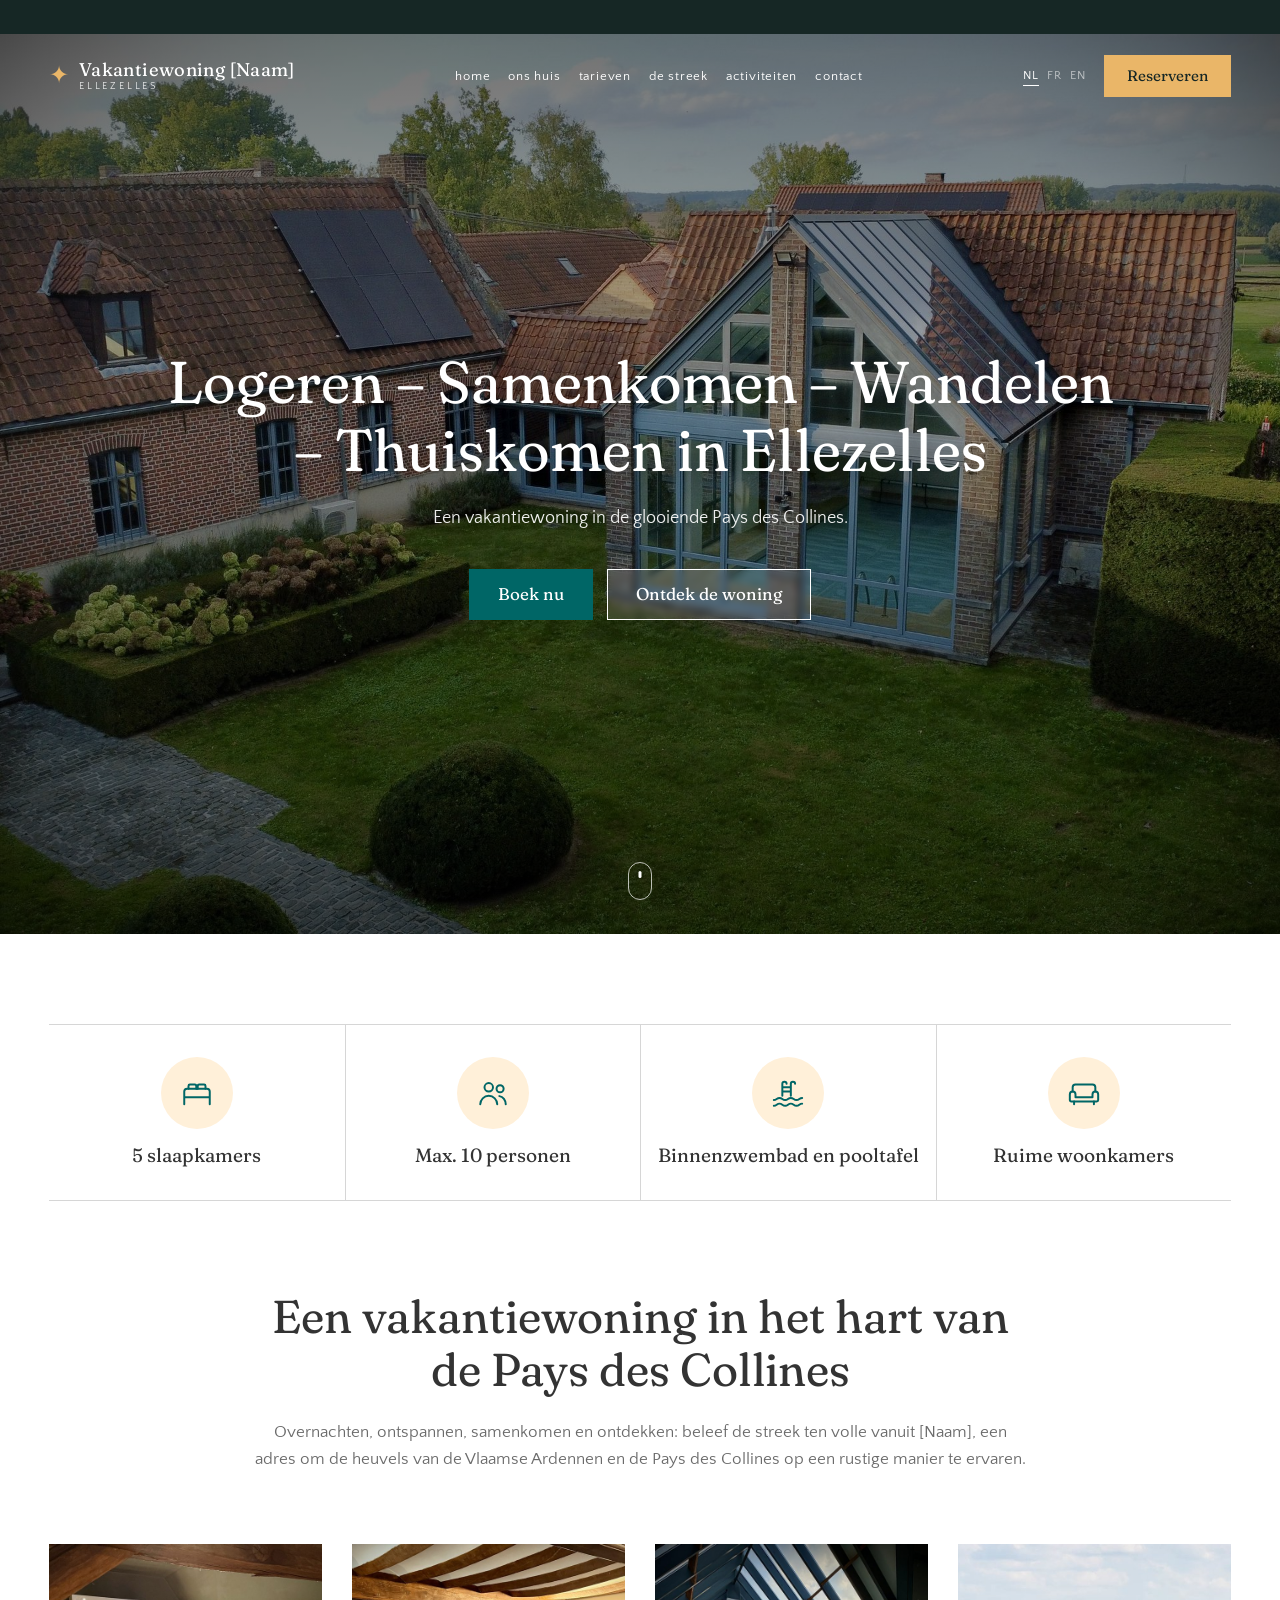
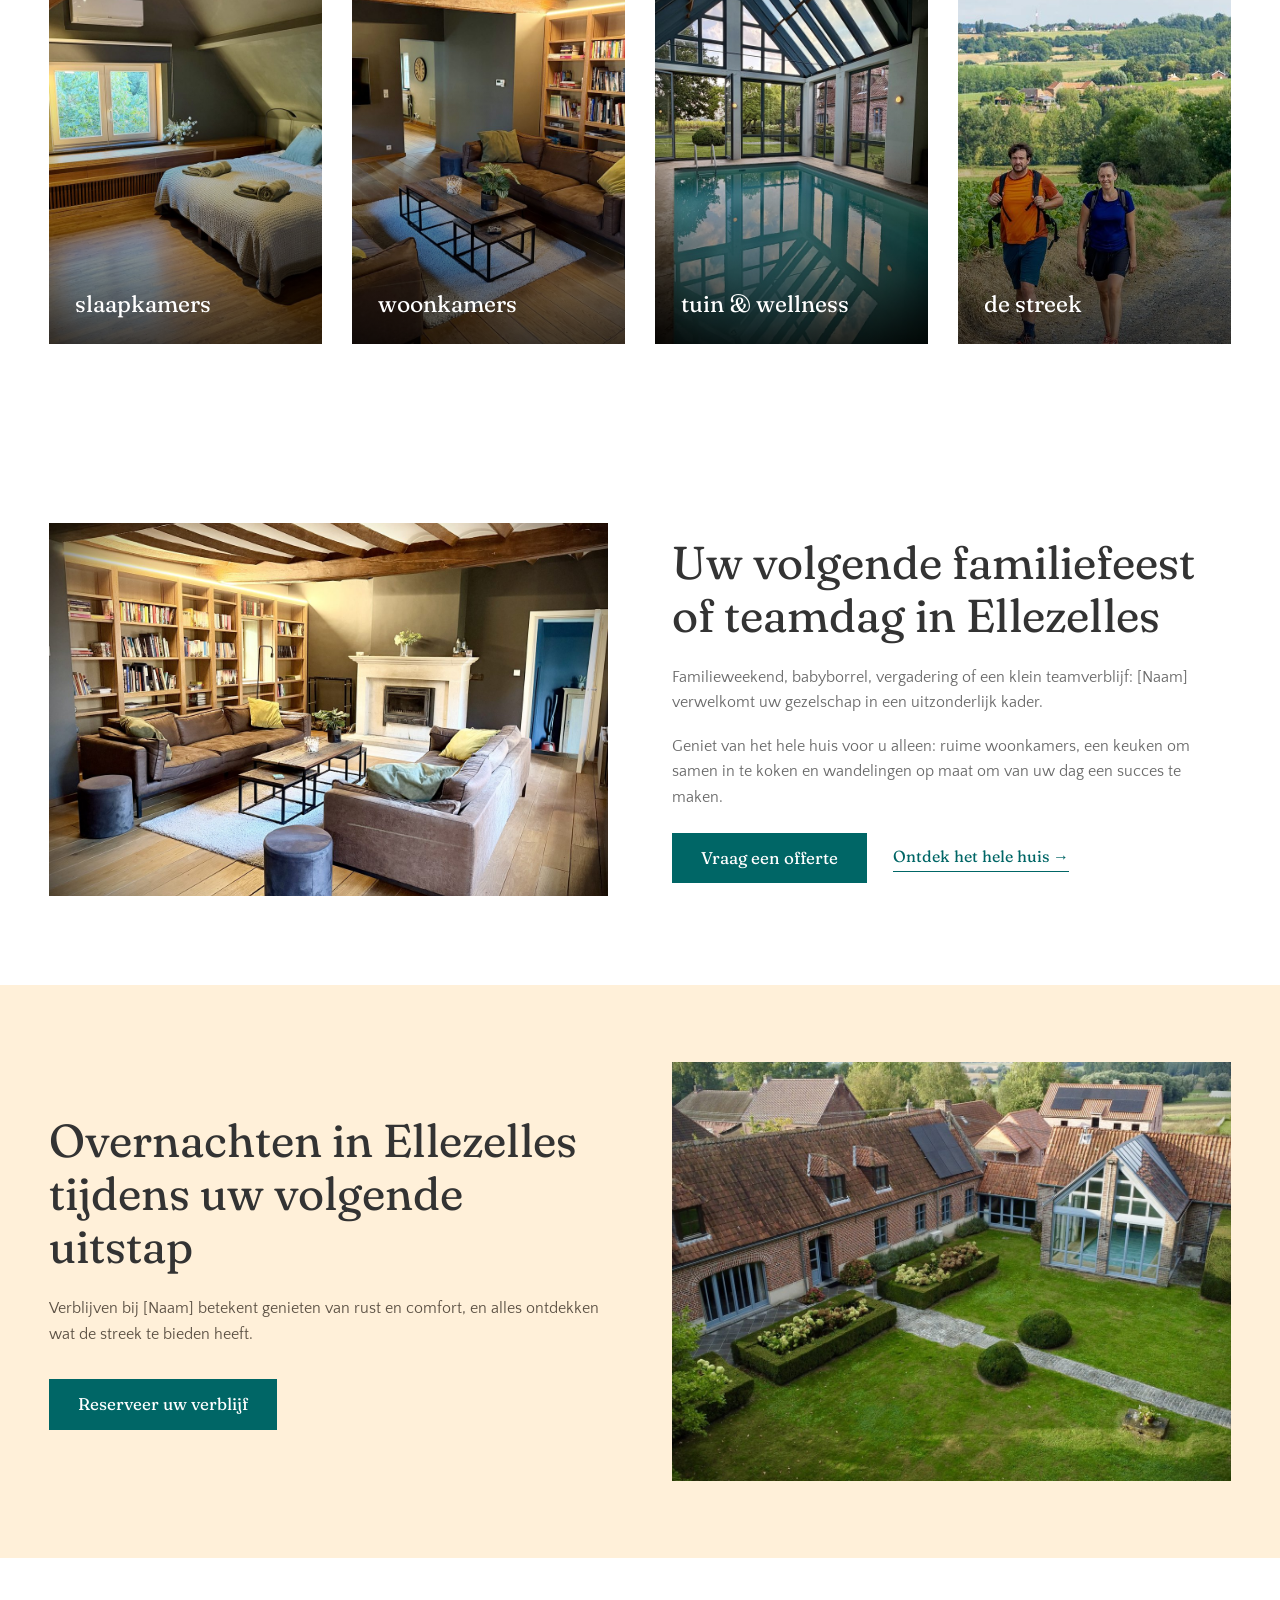
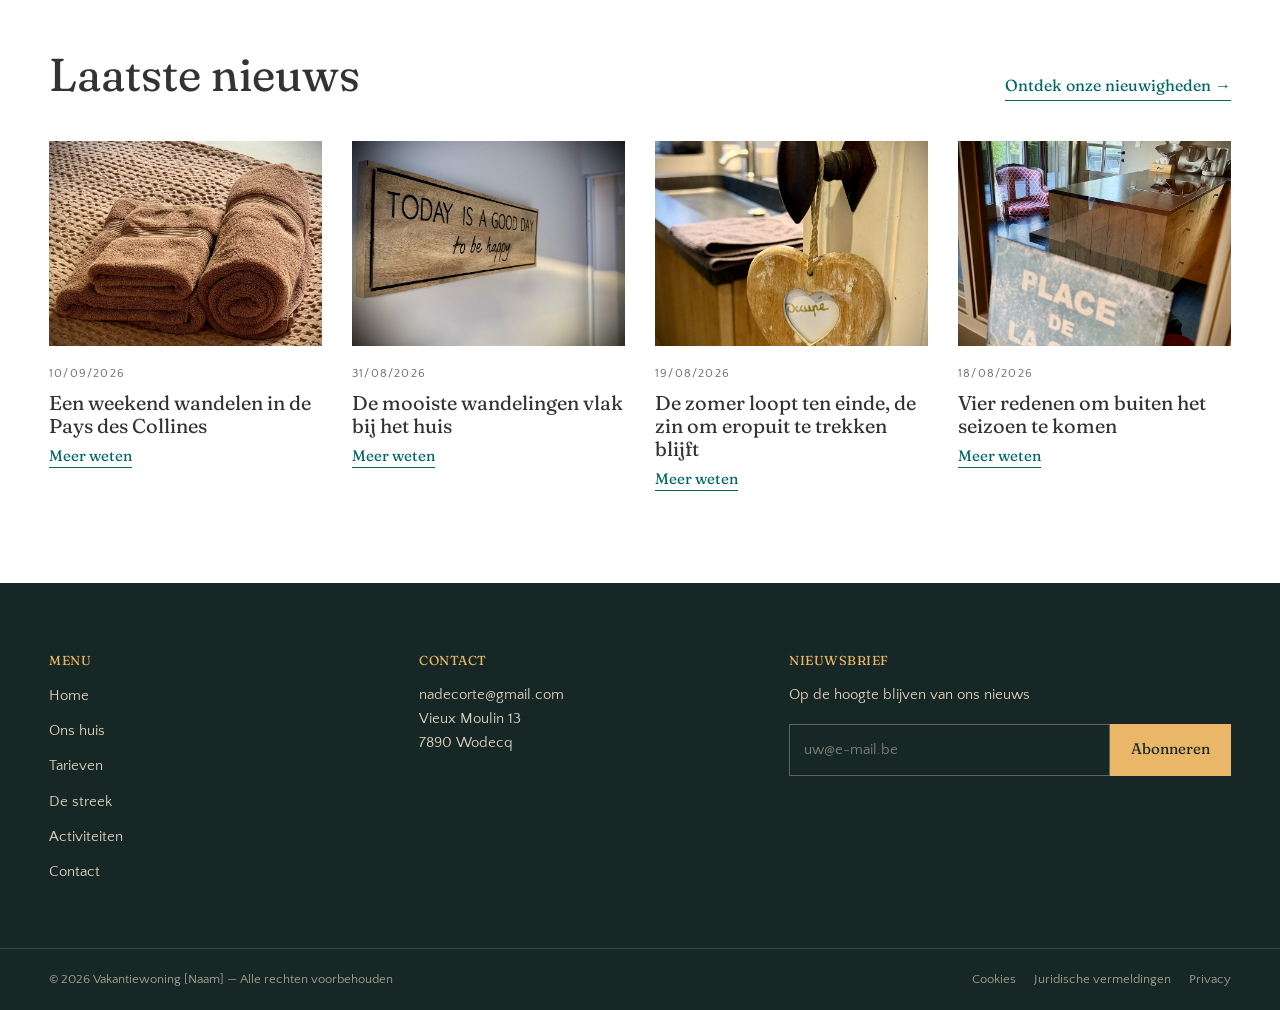
==== index.html @ b07df879 "Activiteiten visueler: gekleurde tegels en kilometerband, minder tekst Co-Authored-By: Claude Opus 5" ====
<!DOCTYPE html>
<html lang="nl">
<head>
<meta charset="utf-8">
<meta name="viewport" content="width=device-width, initial-scale=1">
<title>Vakantiewoning [Naam] — Overnachten in Ellezelles, Pays des Collines</title>
<meta name="description" content="Vakantiehuis in het hart van de Pays des Collines. Rust, ruimte voor het hele gezelschap en de mooiste wandelingen van de streek voor de deur.">

<link rel="preconnect" href="https://fonts.googleapis.com">
<link rel="preconnect" href="https://fonts.gstatic.com" crossorigin>
<!-- LETTERTYPE KOPPEN — zie css/style.css, blok 1b.
     Nu: Fraunces (gratis), afgesteld om Recoleta te benaderen.
     Straks: Recoleta zelf, via Adobe Fonts of een eigen licentie. -->
<link href="https://fonts.googleapis.com/css2?family=Fraunces:SOFT,WONK,opsz,wght@0..100,0..1,9..144,300..500&family=Quattrocento+Sans:wght@400;700&display=swap" rel="stylesheet">

<!-- ==> ADOBE FONTS: plak hier de regel uit je Adobe-project en zet in
         css/style.css de variabele --font-head op "recoleta".
     <link rel="stylesheet" href="https://use.typekit.net/XXXXXXX.css"> -->
<link rel="stylesheet" href="css/style.css?v=42">
</head>
<body>

<a class="skip-link" href="#main">Naar de inhoud</a>

<!-- ============ 1. AANBIEDINGENBALK ============ -->
<div class="topbar">
  <div class="topbar__track">
    <a href="contact.html#beschikbaarheid">Midweek Escape — 2 nachten vanaf &euro;180</a>
    <a href="contact.html">Wandelarrangement Pays des Collines</a>
    <a href="contact.html">Cadeaubon vanaf &euro;75</a>
    <a href="contact.html#beschikbaarheid">Last minute: dit weekend</a>
  </div>
</div>

<!-- ============ 2. HEADER ============ -->
<header class="header" id="header">
  <div class="header__inner">

    <a class="logo" href="index.html">
      <span class="logo__mark">&#10022;</span>
      <span class="logo__text">
        <strong>Vakantiewoning [Naam]</strong>
        <em>Ellezelles</em>
      </span>
    </a>

    <nav class="nav" id="nav" aria-label="Hoofdnavigatie">
      <ul class="nav__list">
        <li><a href="index.html" aria-current="page">Home</a></li>
        <li><a href="over-ons.html">Ons huis</a></li>
        <li><a href="tarieven.html">Tarieven</a></li>
        <li><a href="de-streek.html">De streek</a></li>
        <li><a href="activiteiten.html">Activiteiten</a></li>
        <li><a href="contact.html">Contact</a></li>
        <li class="nav__cta"><a href="contact.html#beschikbaarheid">Reserveren</a></li>
      </ul>
    </nav>

    <div class="header__actions">
      <div class="lang" aria-label="Taal">
        <a class="is-active" href="#">NL</a>
        <a href="#">FR</a>
        <a href="#">EN</a>
      </div>
      <a class="btn btn--gold" href="contact.html#beschikbaarheid">Reserveren</a>
      <button class="burger" id="burger" aria-expanded="false" aria-controls="nav" aria-label="Navigatie wisselen">
        <span></span><span></span><span></span>
      </button>
    </div>

  </div>
</header>

<main id="main">

  <!-- ============ 3. HERO ============ -->
  <section class="hero">
    <img class="hero__img" src="images/foto/hero-luchtfoto.jpg" alt="Luchtfoto van het huis met tuin en het glazen zwembadgebouw">
    <div class="hero__overlay"></div>
    <div class="hero__content">
      <h1>Logeren &ndash; Samenkomen &ndash; Wandelen &ndash; Thuiskomen in Ellezelles</h1>
      <p class="hero__sub">Een vakantiewoning in de glooiende Pays des Collines.</p>
      <div class="hero__actions">
        <a class="btn btn--teal" href="contact.html#beschikbaarheid">Boek nu</a>
        <a class="btn btn--outline" href="over-ons.html">Ontdek de woning</a>
      </div>
    </div>
    <a class="hero__scroll" href="#kenmerken" aria-label="Naar beneden scrollen"><span></span></a>
  </section>

  <!-- ============ 4. HET HUIS IN HET KORT (iconen) ============ -->
  <section class="section kenmerken" id="kenmerken" aria-label="Het huis in het kort">
    <div class="container">
      <ul class="kenmerken__lijst">
        <li class="kenmerk">
          <span class="kenmerk__icoon" aria-hidden="true">
            <svg viewBox="0 0 24 24"><path d="M3 18v-7a2 2 0 0 1 2-2h14a2 2 0 0 1 2 2v7M3 15h18M3 18v2M21 18v2"/><path d="M6 9V7a1 1 0 0 1 1-1h3.5a1 1 0 0 1 1 1v2M12.5 9V7a1 1 0 0 1 1-1H17a1 1 0 0 1 1 1v2"/></svg>
          </span>
          <span class="kenmerk__tekst">5 slaapkamers</span>
        </li>
        <li class="kenmerk">
          <span class="kenmerk__icoon" aria-hidden="true">
            <svg viewBox="0 0 24 24"><circle cx="9" cy="8" r="3"/><path d="M3 20c0-3.3 2.7-6 6-6s6 2.7 6 6"/><circle cx="17" cy="9" r="2.5"/><path d="M16.5 14.2c2.6.3 4.5 2.8 4.5 5.8"/></svg>
          </span>
          <span class="kenmerk__tekst">Max. 10 personen</span>
        </li>
        <li class="kenmerk">
          <span class="kenmerk__icoon" aria-hidden="true">
            <svg viewBox="0 0 24 24"><path d="M8 14V5.5a1.5 1.5 0 0 1 3 0M14 14V5.5a1.5 1.5 0 0 1 3 0M8 8h6M8 11h6"/><path d="M2 17c2 0 2-1.5 4-1.5s2 1.5 4 1.5 2-1.5 4-1.5 2 1.5 4 1.5 2-1.5 4-1.5M2 21c2 0 2-1.5 4-1.5s2 1.5 4 1.5 2-1.5 4-1.5 2 1.5 4 1.5 2-1.5 4-1.5"/></svg>
          </span>
          <span class="kenmerk__tekst">Binnenzwembad en pooltafel</span>
        </li>
        <li class="kenmerk">
          <span class="kenmerk__icoon" aria-hidden="true">
            <svg viewBox="0 0 24 24"><path d="M4 11V8a2 2 0 0 1 2-2h12a2 2 0 0 1 2 2v3"/><path d="M2 13a2 2 0 0 1 4 0v2h12v-2a2 2 0 0 1 4 0v4a1 1 0 0 1-1 1H3a1 1 0 0 1-1-1z"/><path d="M5 18v2M19 18v2"/></svg>
          </span>
          <span class="kenmerk__tekst">Ruime woonkamers</span>
        </li>
      </ul>
    </div>
  </section>

  <!-- ============ 4b. INTRO ============ -->
  <section class="section intro" id="intro">
    <div class="container container--narrow">
      <h2>Een vakantiewoning in het hart van de Pays des Collines</h2>
      <p>Overnachten, ontspannen, samenkomen en ontdekken: beleef de streek ten volle vanuit
         [Naam], een adres om de heuvels van de Vlaamse Ardennen en de Pays des Collines
         op een rustige manier te ervaren.</p>
    </div>
  </section>

  <!-- ============ 5. ONS HUIS (4 tegels, direct onder de intro) ============ -->
  <section class="section section--tight tiles" aria-label="Ons huis">
    <div class="container">
      <div class="carousel tiles__track" data-carousel>

        <a class="tile" href="over-ons.html">
          <img loading="lazy" decoding="async" src="images/foto/tegel-kamers.jpg" alt="Slaapkamer onder het dak met zichtbare balken">
          <span class="tile__veil"></span>
          <h3>slaapkamers</h3>
        </a>

        <a class="tile" href="over-ons.html">
          <img loading="lazy" decoding="async" src="images/foto/tegel-woonkamers.jpg" alt="Woonkamer met boekenkast en open haard">
          <span class="tile__veil"></span>
          <h3>woonkamers</h3>
        </a>

        <a class="tile" href="over-ons.html">
          <img loading="lazy" decoding="async" src="images/foto/tegel-wellness.jpg" alt="Binnenzwembad in de glazen aanbouw">
          <span class="tile__veil"></span>
          <h3>tuin &amp; wellness</h3>
        </a>

        <a class="tile" href="de-streek.html">
          <img class="tile__img--wandelaars" loading="lazy" decoding="async" src="images/streek/600_1432-Edit_0.jpg" alt="Twee wandelaars op een veldweg tussen de akkers">
          <span class="tile__veil"></span>
          <h3>de streek</h3>
        </a>

      </div>
    </div>
  </section>

  <!-- ============ 6. BEELD + TEKST ============ -->
  <section class="section imgtext">
    <div class="container imgtext__grid">
      <div class="imgtext__media"><img loading="lazy" decoding="async" src="images/foto/blok-woonkamer.jpg" alt="Zithoek met boekenkast en open haard"></div>
      <div class="imgtext__body">
        <h2>Uw volgende familiefeest of teamdag in Ellezelles</h2>
        <p>Familieweekend, babyborrel, vergadering of een klein teamverblijf:
           [Naam] verwelkomt uw gezelschap in een uitzonderlijk kader.</p>
        <p>Geniet van het hele huis voor u alleen: ruime woonkamers, een keuken om
           samen in te koken en wandelingen op maat om van uw dag een succes te maken.</p>
        <div class="imgtext__actions">
          <a class="btn btn--teal" href="contact.html#beschikbaarheid">Vraag een offerte</a>
          <a class="link-arrow" href="over-ons.html">Ontdek het hele huis</a>
        </div>
      </div>
    </div>
  </section>

  <!-- ============ 7. SLOT-CTA ============ -->
  <section class="cta">
    <div class="container cta__grid">
      <div class="cta__body">
        <h2>Overnachten in Ellezelles tijdens uw volgende uitstap</h2>
        <p>Verblijven bij [Naam] betekent genieten van rust en comfort,
           en alles ontdekken wat de streek te bieden heeft.</p>
        <a class="btn btn--teal" href="contact.html#beschikbaarheid">Reserveer uw verblijf</a>
      </div>
      <div class="cta__media"><img loading="lazy" decoding="async" src="images/foto/breed-cta.jpg" alt="Het huis en de tuin vanuit de lucht"></div>
    </div>
  </section>

  <!-- ============ 8. LAATSTE NIEUWS ============ -->
  <section class="section">
    <div class="container">
      <div class="section__head">
        <h2 class="section__title">Laatste nieuws</h2>
        <a class="link-arrow" href="#">Ontdek onze nieuwigheden</a>
      </div>

      <!-- desktop: 4 naast elkaar; smaller scherm: swipebare carousel (zoals de fototegels) -->
      <div class="carousel" data-carousel>
        <article class="card">
          <div class="card__media"><img loading="lazy" decoding="async" src="images/foto/kaart-handdoeken.jpg" alt="Opgerolde handdoeken op een bed"></div>
          <time class="card__date" datetime="2026-09-10">10/09/2026</time>
          <h3 class="card__title">Een weekend wandelen in de Pays des Collines</h3>
          <a class="card__link" href="#">Meer weten</a>
        </article>
        <article class="card">
          <div class="card__media"><img loading="lazy" decoding="async" src="images/foto/kaart-bord.jpg" alt="Houten bordje: Today is a good day to be happy"></div>
          <time class="card__date" datetime="2026-08-31">31/08/2026</time>
          <h3 class="card__title">De mooiste wandelingen vlak bij het huis</h3>
          <a class="card__link" href="#">Meer weten</a>
        </article>
        <article class="card">
          <div class="card__media"><img loading="lazy" decoding="async" src="images/foto/kaart-hartje.jpg" alt="Houten hartje aan de badkamerdeur"></div>
          <time class="card__date" datetime="2026-08-19">19/08/2026</time>
          <h3 class="card__title">De zomer loopt ten einde, de zin om eropuit te trekken blijft</h3>
          <a class="card__link" href="#">Meer weten</a>
        </article>
        <article class="card">
          <div class="card__media"><img loading="lazy" decoding="async" src="images/foto/kaart-soif.jpg" alt="Oud emaillen bord Place de la Soif"></div>
          <time class="card__date" datetime="2026-08-18">18/08/2026</time>
          <h3 class="card__title">Vier redenen om buiten het seizoen te komen</h3>
          <a class="card__link" href="#">Meer weten</a>
        </article>
      </div>
    </div>
  </section>

</main>

<!-- ============ 9. FOOTER ============ -->
<footer class="footer">
  <div class="container footer__grid">

    <nav class="footer__col">
      <h4>Menu</h4>
      <ul>
        <li><a href="index.html" aria-current="page">Home</a></li>
        <li><a href="over-ons.html">Ons huis</a></li>
        <li><a href="tarieven.html">Tarieven</a></li>
        <li><a href="de-streek.html">De streek</a></li>
        <li><a href="activiteiten.html">Activiteiten</a></li>
        <li><a href="contact.html">Contact</a></li>
        <li class="nav__cta"><a href="contact.html#beschikbaarheid">Reserveren</a></li>
      </ul>
    </nav>

    <div class="footer__col">
      <h4>Contact</h4>
      <p>
        <a href="mailto:nadecorte@gmail.com">nadecorte@gmail.com</a><br>
        Vieux Moulin 13<br>
        7890 Wodecq
      </p>
    </div>

    <div class="footer__col footer__col--news">
      <h4>Nieuwsbrief</h4>
      <p>Op de hoogte blijven van ons nieuws</p>
      <form class="news-form" onsubmit="return false">
        <label class="sr-only" for="nieuwsbriefmail">E-mailadres</label>
        <input id="nieuwsbriefmail" type="email" placeholder="uw@e-mail.be" required>
        <button class="btn btn--gold" type="submit">Abonneren</button>
      </form>
    </div>

  </div>

  <div class="footer__bar">
    <div class="container footer__bar-inner">
      <span>&copy; <span id="year"></span> Vakantiewoning [Naam] &mdash; Alle rechten voorbehouden</span>
      <span class="footer__legal">
        <a href="#">Cookies</a>
        <a href="#">Juridische vermeldingen</a>
        <a href="#">Privacy</a>
      </span>
    </div>
  </div>
</footer>

<script src="js/main.js?v=28"></script>
</body>
</html>
---- css/style.css ----
/* =========================================================
   Vakantiewoning [Naam] — stylesheet
   Structuur & designtokens overgenomen van sanglier-durbuy.be
   ========================================================= */

/* ---------- 1. Tokens ---------- */
:root{
  /* Kleuren (uit de referentiesite) */
  --teal:        #006666;   /* primaire knoppen / links */
  --teal-dark:   #004f4f;
  --dark:        #162725;   /* donkergroene band (aanbiedingen) */
  --gold:        #eab668;   /* accentknop 'Reserveren' */
  --gold-dark:   #d79f4d;
  --cream:       #fff0d9;   /* slot-CTA achtergrond */
  --grey:        #f4f4f4;   /* lichte sectie-achtergrond */
  --border:      #d6d6d6;
  --text:        #333333;
  --text-soft:   #6b6b6b;
  --white:       #ffffff;

  /* Typografie — zie blok 1b voor het omzetten naar Recoleta */
  --font-head: "Fraunces", "Recoleta", Georgia, Times, serif;
  --font-body: "Quattrocento Sans", Helvetica, Arial, sans-serif;

  /* Fraunces zo dicht mogelijk bij Recoleta: zachte, ronde schreven.
     Zet dit op 'normal' zodra Recoleta zelf actief is. */
  --head-variation: "SOFT" 60, "WONK" 1;

  /* Maten */
  --container: 1230px;
  --pad: 24px;            /* horizontale marge van .container */
  --gap: 30px;
  --header-h: 84px;
  --topbar-h: 34px;

  --ease: cubic-bezier(.4,0,.2,1);
}

/* =========================================================
   1b. RECOLETA AANZETTEN
   ---------------------------------------------------------
   De referentiesite gebruikt Recoleta (Latinotype). Dat is een
   betaald lettertype: de .woff2-bestanden op sanglier-durbuy.be
   zijn voor DAT domein gelicentieerd en mogen niet gekopieerd
   worden. Twee wettige routes:

   ROUTE A — Adobe Fonts (inbegrepen bij Creative Cloud)
     1. Voeg Recoleta toe aan een webproject op fonts.adobe.com
     2. Plak de <link> uit Adobe in index.html (staat er al klaar)
     3. Zet hieronder de ROUTE-A-regels aan

   ROUTE B — eigen webfontlicentie (MyFonts / Fontspring / Latinotype)
     1. Koop de webfontlicentie, download de .woff2-bestanden
     2. Zet ze in  fonts/
     3. Zet hieronder de @font-face-regels en de ROUTE-B-regel aan

   In beide gevallen hoef je verder NIETS aan de rest van dit
   bestand te veranderen: alle koppen volgen --font-head.
   ========================================================= */

/* --- ROUTE A: Adobe Fonts --- */
/*
:root{
  --font-head: "recoleta", Georgia, Times, serif;
  --head-variation: normal;
}
*/

/* --- ROUTE B: zelf gehost (eigen licentie) --- */
/*
@font-face{
  font-family:"Recoleta";
  src:url("../fonts/recoleta-regular.woff2") format("woff2");
  font-weight:400; font-style:normal; font-display:swap;
}
@font-face{
  font-family:"Recoleta";
  src:url("../fonts/recoleta-medium.woff2") format("woff2");
  font-weight:500; font-style:normal; font-display:swap;
}
:root{
  --font-head: "Recoleta", Georgia, Times, serif;
  --head-variation: normal;
}
*/

/* ---------- 2. Reset ---------- */
*,*::before,*::after{box-sizing:border-box}
html{scroll-behavior:smooth}
body{
  margin:0;
  font-family:var(--font-body);
  font-size:16px;
  line-height:1.6;
  color:var(--text);
  background:var(--white);
  -webkit-font-smoothing:antialiased;
}
img{max-width:100%;display:block}
a{color:inherit;text-decoration:none}
ul{list-style:none;margin:0;padding:0}
button{font:inherit;cursor:pointer;border:0;background:none;color:inherit}

h1,h2,h3,h4,
.btn,.link-arrow,.card__link,.card__price,.logo__text strong{
  font-family:var(--font-head);
  font-variation-settings:var(--head-variation);
}
h1,h2,h3,h4{
  font-weight:400;
  margin:0 0 .5em;
  line-height:1.15;
}
h1{font-size:clamp(2.25rem,4.6vw,4rem)}
h2{font-size:clamp(1.85rem,3.6vw,3rem)}   /* referentie: 48px op desktop */
h3{font-size:clamp(1.35rem,2.1vw,2.25rem)}
h4{font-size:1.05rem;letter-spacing:.04em;text-transform:uppercase}
p{margin:0 0 1.1em}

.sr-only{position:absolute;width:1px;height:1px;padding:0;margin:-1px;overflow:hidden;clip:rect(0 0 0 0);white-space:nowrap;border:0}
.skip-link{position:absolute;left:-9999px;top:0;z-index:999;background:var(--teal);color:#fff;padding:12px 20px}
.skip-link:focus{left:0}

:focus-visible{outline:2px solid var(--gold);outline-offset:3px}

/* ---------- 3. Layout helpers ---------- */
.container{width:100%;max-width:var(--container);margin-inline:auto;padding-inline:var(--pad)}
.container--narrow{max-width:820px;text-align:center}

.section{padding:clamp(64px,7vw,100px) 0}
.section--tight{padding-top:0}
.section--grey{background:var(--grey)}

.section__title{text-align:center;margin-bottom:1.2em}
.section__head{
  display:flex;align-items:baseline;justify-content:space-between;
  gap:20px;flex-wrap:wrap;margin-bottom:40px;
}
.section__head .section__title{text-align:left;margin:0}

/* ---------- 4. Knoppen & links ---------- */
.btn{
  display:inline-block;
  font-family:var(--font-head);
  font-size:1.0625rem;
  line-height:1.2;
  padding:14px 28px;
  border-radius:0;                /* de referentie gebruikt rechte hoeken */
  border:1px solid transparent;
  transition:background .25s var(--ease),color .25s var(--ease),border-color .25s var(--ease);
  white-space:nowrap;
}
.btn--teal{background:var(--teal);color:#fff}
.btn--teal:hover{background:var(--teal-dark)}
.btn--gold{background:var(--gold);color:var(--dark)}
.btn--gold:hover{background:var(--gold-dark)}
.btn--outline{background:rgba(255,255,255,.12);color:#fff;border-color:#fff;backdrop-filter:blur(3px)}
.btn--outline:hover{background:#fff;color:var(--dark)}

.link-arrow{
  font-family:var(--font-head);
  color:var(--teal);
  border-bottom:1px solid currentColor;
  padding-bottom:2px;
  transition:opacity .2s var(--ease);
}
.link-arrow::after{content:" \2192"}
.link-arrow:hover{opacity:.65}

/* ---------- 5. Aanbiedingenbalk ---------- */
.topbar{
  height:var(--topbar-h);
  background:var(--dark);
  color:var(--cream);
  overflow:hidden;
  position:relative;
  z-index:60;
}
.topbar__track{
  display:flex;gap:48px;align-items:center;height:100%;
  white-space:nowrap;
  padding-left:100%;
  animation:ticker 34s linear infinite;
  font-size:.8125rem;letter-spacing:.03em;
}
.topbar__track a{border-bottom:1px solid transparent}
.topbar__track a:hover{border-color:var(--gold)}
.topbar:hover .topbar__track{animation-play-state:paused}
@keyframes ticker{to{transform:translateX(-100%)}}
@media (prefers-reduced-motion:reduce){
  .topbar__track{animation:none;padding-left:0;justify-content:center;overflow-x:auto}
}

/* ---------- 6. Header ---------- */
.header{
  position:fixed;
  top:var(--topbar-h);
  left:0;right:0;
  z-index:50;
  height:var(--header-h);
  transition:background .3s var(--ease),box-shadow .3s var(--ease),top .3s var(--ease);
}
.header__inner{
  max-width:var(--container);margin-inline:auto;padding-inline:var(--pad);
  height:100%;
  display:flex;align-items:center;justify-content:space-between;gap:24px;
}

/* transparant boven de hero, wit zodra je scrolt */
.header.is-stuck{
  top:0;
  background:var(--white);
  box-shadow:0 1px 0 var(--border);
}
.header.is-stuck a,.header.is-stuck .burger span{color:var(--text)}
.header.is-stuck .burger span{background:var(--text)}
.header.is-stuck .logo__mark{color:var(--teal)}

.logo{display:flex;align-items:center;gap:10px;color:#fff}
.logo__mark{font-size:1.5rem;color:var(--gold);line-height:1}
.logo__text{display:flex;flex-direction:column;line-height:1.1}
.logo__text strong{font-family:var(--font-head);font-weight:400;font-size:1.15rem;letter-spacing:.02em;white-space:nowrap}
.logo__text em{font-style:normal;font-size:.625rem;letter-spacing:.28em;text-transform:uppercase;opacity:.8}

.nav__list{display:flex;align-items:center;gap:26px}
.nav__cta{display:none}
.nav__list > li > a{
  color:#fff;font-size:.875rem;letter-spacing:.06em;text-transform:lowercase;white-space:nowrap;
  padding:8px 0;border-bottom:1px solid transparent;
}
.nav__list > li > a:hover{border-color:currentColor}

.has-sub{position:relative}
.sub{
  position:absolute;top:100%;left:-18px;min-width:210px;
  background:var(--white);padding:10px 0;
  box-shadow:0 12px 30px rgba(0,0,0,.14);
  opacity:0;visibility:hidden;transform:translateY(8px);
  transition:.22s var(--ease);
}
.has-sub:hover .sub,.has-sub:focus-within .sub{opacity:1;visibility:visible;transform:none}
.sub a{display:block;padding:9px 18px;color:var(--text);font-size:.875rem}
.sub a:hover{background:var(--grey);color:var(--teal)}

.header__actions{display:flex;align-items:center;gap:18px}
.lang{display:flex;gap:8px;font-size:.75rem;letter-spacing:.08em;color:#fff}
.lang a{opacity:.6;text-transform:uppercase}
.lang a:hover,.lang .is-active{opacity:1;border-bottom:1px solid currentColor}
.header__actions .btn{padding:11px 22px;font-size:.95rem}

.burger{display:none;flex-direction:column;gap:5px;padding:8px}
.burger span{display:block;width:24px;height:2px;background:#fff;transition:.25s var(--ease)}

/* ---------- 7. Cadeaubon-zijtab ---------- */
.gifttab{
  position:fixed;right:0;top:42%;z-index:45;
  background:var(--gold);color:var(--dark);
  font-family:var(--font-head);font-size:.9rem;
  padding:12px 18px;
  transform-origin:100% 0;
  transform:rotate(-90deg) translateY(-100%);
  box-shadow:0 4px 14px rgba(0,0,0,.18);
}
.gifttab:hover{background:var(--gold-dark)}

/* ---------- 8. Hero ---------- */
.hero{
  position:relative;
  height:100vh;min-height:620px;
  display:flex;align-items:center;justify-content:center;
  text-align:center;color:#fff;
  overflow:hidden;
}
.hero__img{position:absolute;inset:0;width:100%;height:100%;object-fit:cover}
.hero__overlay{
  position:absolute;inset:0;
  background:linear-gradient(180deg,rgba(0,0,0,.55) 0%,rgba(0,0,0,.25) 42%,rgba(0,0,0,.6) 100%);
}
.hero__content{position:relative;max-width:1000px;padding:0 24px}
.hero__content h1{margin-bottom:.35em;text-shadow:0 2px 24px rgba(0,0,0,.4)}
.hero__sub{font-size:1.125rem;opacity:.92;margin-bottom:2em}
.hero__actions{display:flex;gap:14px;justify-content:center;flex-wrap:wrap}

.hero__scroll{
  position:absolute;bottom:34px;left:50%;transform:translateX(-50%);
  width:24px;height:38px;border:1px solid rgba(255,255,255,.7);border-radius:14px;
}
.hero__scroll span{
  position:absolute;left:50%;top:8px;width:3px;height:7px;border-radius:2px;
  background:#fff;transform:translateX(-50%);
  animation:wheel 1.7s infinite var(--ease);
}
@keyframes wheel{0%{opacity:0;top:8px}30%{opacity:1}100%{opacity:0;top:22px}}

/* ---------- 9. Intro ---------- */
.intro{padding-bottom:clamp(56px,5.5vw,72px)}   /* de fototegels volgen meteen */
.intro p{font-size:1.0625rem;color:var(--text-soft);margin-bottom:2em}
.intro p:last-child{margin-bottom:0}

/* ---------- 9b. Het huis in het kort (iconen) ---------- */
/* staat vlak onder de hero; de intro eronder zorgt zelf voor de ruimte */
.kenmerken{padding-bottom:0}
.kenmerken__lijst{
  display:grid;grid-template-columns:repeat(4,1fr);
  border-top:1px solid var(--border);border-bottom:1px solid var(--border);
}
.kenmerk{
  display:flex;flex-direction:column;align-items:center;gap:14px;
  padding:32px 16px;text-align:center;
}
.kenmerk + .kenmerk{border-left:1px solid var(--border)}
.kenmerk__icoon{
  display:grid;place-items:center;
  width:72px;height:72px;border-radius:50%;
  background:var(--cream);color:var(--teal);
}
.kenmerk__icoon svg{
  width:34px;height:34px;
  fill:none;stroke:currentColor;stroke-width:1.4;stroke-linecap:round;stroke-linejoin:round;
}
.kenmerk__tekst{
  font-family:var(--font-head);font-variation-settings:var(--head-variation);
  font-size:1.2rem;line-height:1.3;
}
/* voorzieningen op Ons huis: kleine ronde icoontjes per ruimte,
   gecentreerd onder een sectietitel, links in een tekstblok (--links) */
.voorzieningen__lijst{
  display:flex;flex-wrap:wrap;justify-content:center;gap:24px 8px;
  list-style:none;margin:0 0 40px;padding:0;
}
.voorzieningen__lijst--links{justify-content:flex-start;margin:1.6em 0 0}
/* naast een foto: vast raster van 4, zodat de rijen even lang blijven */
.split__body .voorzieningen__lijst{display:grid;grid-template-columns:repeat(4,1fr)}
.split__body .voorziening{width:auto;min-width:0}
.split__body .voorziening__naam{font-size:.82rem}
.voorziening{
  display:flex;flex-direction:column;align-items:center;gap:10px;
  width:108px;text-align:center;
}
.voorziening .kenmerk__icoon{width:56px;height:56px}
.voorziening .kenmerk__icoon svg{width:26px;height:26px}
.voorziening__naam{font-size:.92rem;line-height:1.3}
@media (max-width:760px){
  .voorzieningen__lijst{gap:20px 4px}
  .split__body .voorzieningen__lijst{grid-template-columns:repeat(3,1fr)}
  .voorziening{width:100px}
  .voorziening .kenmerk__icoon{width:50px;height:50px}
  .voorziening .kenmerk__icoon svg{width:24px;height:24px}
  .voorziening__naam{font-size:.85rem}
  .kenmerken__lijst{grid-template-columns:repeat(2,1fr)}
  .kenmerk:nth-child(3){border-left:0}
  .kenmerk:nth-child(n+3){border-top:1px solid var(--border)}
  .kenmerk{padding:24px 10px}
  .kenmerk__icoon{width:60px;height:60px}
  .kenmerk__icoon svg{width:28px;height:28px}
  .kenmerk__tekst{font-size:1.05rem}
}

/* ---------- 10a. Carousel (Ons huis + Aanbiedingen) ----------
   Werkt zoals de referentiesite: op desktop staan de 4 items exact naast
   elkaar en valt er niets te scrollen; zodra het scherm smaller wordt,
   worden het swipebare kaarten waarbij de volgende kaart uitsteekt.      */
.carousel{
  display:flex;
  gap:var(--gap);
  overflow-x:auto;
  overflow-y:hidden;
  scroll-snap-type:x mandatory;
  overscroll-behavior-x:contain;
  -webkit-overflow-scrolling:touch;
  scrollbar-width:none;            /* Firefox */
  -ms-overflow-style:none;         /* oude Edge */
}
.carousel::-webkit-scrollbar{display:none}
.carousel > *{
  flex:0 0 calc((100% - 3 * var(--gap)) / 4);
  scroll-snap-align:start;
}

/* ---------- 10b. Tegels 'Ons huis' ---------- */
.tile{
  position:relative;
  height:400px;                 /* zelfde tegelhoogte als de referentie */
  overflow:hidden;
  display:flex;align-items:flex-end;
  color:#fff;
}
.tile img{
  position:absolute;inset:0;width:100%;height:100%;object-fit:cover;
  transition:transform .7s var(--ease);
}
.tile__veil{
  position:absolute;inset:0;
  background:linear-gradient(180deg,rgba(0,0,0,0) 35%,rgba(0,0,0,.68) 100%);
}
.tile h3{
  position:relative;margin:0;padding:26px;
  font-size:clamp(1.25rem,1.8vw,1.7rem);
}
.tile:hover img{transform:scale(1.06)}
.tile img.tile__img--wandelaars{object-position:40% center}   /* brede foto: beide wandelaars in beeld */

/* ---------- 11. Aanbiedingen (donkere band) ---------- */
.offers{background:var(--dark);color:var(--cream)}
.offers__head{
  display:flex;align-items:center;justify-content:space-between;
  gap:20px;margin-bottom:40px;
}
.offers .section__title{text-align:left;margin:0}
.offers__cta{text-align:center;margin-top:46px}

.slider__nav{display:flex;gap:10px}
.slider__btn{
  width:44px;height:44px;border:1px solid rgba(255,240,217,.45);
  font-size:1.4rem;line-height:1;color:var(--cream);
  transition:.25s var(--ease);
}
.slider__btn:hover{background:var(--cream);color:var(--dark)}
.slider__btn[disabled]{opacity:.3;cursor:default}
.slider__btn[disabled]:hover{background:none;color:var(--cream)}

/* ---------- 12. Kaarten ---------- */
.card__media{overflow:hidden;margin-bottom:18px;aspect-ratio:4/3;background:var(--grey)}
.card__media img{width:100%;height:100%;object-fit:cover;transition:transform .6s var(--ease)}
.card:hover .card__media img{transform:scale(1.05)}

.card__title{font-size:1.25rem;margin-bottom:.35em}
.card__label{
  display:inline-block;margin-bottom:8px;
  font-size:.6875rem;letter-spacing:.16em;text-transform:uppercase;
  color:var(--gold);
}
.card__price{font-family:var(--font-head);color:var(--gold);margin-bottom:.4em}
.card__text,.card__meta{font-size:.9375rem;color:var(--text-soft);margin-bottom:.8em}
.offers .card__text{color:rgba(255,240,217,.75)}
.card__date{
  display:block;font-size:.75rem;letter-spacing:.1em;
  color:var(--text-soft);margin-bottom:8px;
}
.card__link{
  font-family:var(--font-head);font-size:.95rem;color:var(--teal);
  border-bottom:1px solid currentColor;padding-bottom:2px;
}
.offers .card__link{color:var(--gold)}

.grid-4{display:grid;grid-template-columns:repeat(4,1fr);gap:var(--gap)}

/* ---------- 13. Beeld + tekst ---------- */
.imgtext__grid{
  display:grid;grid-template-columns:1fr 1fr;
  gap:clamp(30px,5vw,70px);align-items:center;
}
.imgtext__media{aspect-ratio:3/2;overflow:hidden;background:var(--grey)}
.imgtext__media img{width:100%;height:100%;object-fit:cover}
.imgtext__body p{color:var(--text-soft)}
.imgtext__actions{display:flex;align-items:center;gap:26px;flex-wrap:wrap;margin-top:1.4em}

/* ---------- 14. Slot-CTA ---------- */
.cta{background:var(--cream)}
.cta__grid{
  display:grid;grid-template-columns:1fr 1fr;
  gap:clamp(30px,5vw,70px);align-items:center;
  padding-block:clamp(50px,6vw,80px);
}
.cta__body p{color:#5d5245;margin-bottom:2em}
.cta__media{aspect-ratio:4/3;overflow:hidden}
.cta__media img{width:100%;height:100%;object-fit:cover}

/* ---------- 15. Footer ---------- */
.footer{background:var(--dark);color:rgba(255,240,217,.85);padding-top:70px}
.footer__grid{
  display:grid;grid-template-columns:1fr 1fr 1.3fr;
  gap:var(--gap);padding-bottom:54px;
}
.footer h4{color:var(--gold);margin-bottom:1.2em;font-size:.8125rem}
.footer__col li{margin-bottom:.6em}
.footer__col a{font-size:.9375rem;border-bottom:1px solid transparent}
.footer__col a:hover{border-color:var(--gold);color:var(--gold)}
.footer__col p{font-size:.9375rem}

.news-form{display:flex;gap:0;flex-wrap:wrap}
.news-form input{
  flex:1 1 150px;min-width:0;
  padding:13px 14px;border:1px solid rgba(255,240,217,.3);
  background:transparent;color:inherit;font:inherit;font-size:.9375rem;
}
.news-form input::placeholder{color:rgba(255,240,217,.45)}
.news-form .btn{padding:13px 20px;font-size:.95rem}

.footer__bar{border-top:1px solid rgba(255,240,217,.15);padding:20px 0}
.footer__bar-inner{
  display:flex;justify-content:space-between;gap:16px;flex-wrap:wrap;
  font-size:.8125rem;color:rgba(255,240,217,.6);
}
.footer__legal{display:flex;gap:18px}
.footer__legal a:hover{color:var(--gold)}

/* =========================================================
   15b. BINNENPAGINA'S  (over-ons.html e.d.)
   ========================================================= */

/* ---- Kleine hero bovenaan een binnenpagina (referentie: 560px) ---- */
.pagehero{
  position:relative;
  height:560px;
  display:flex;align-items:center;justify-content:center;
  text-align:center;color:#fff;
  overflow:hidden;
}
.pagehero__img{position:absolute;inset:0;width:100%;height:100%;object-fit:cover}
.pagehero__img--laag{object-position:70% 65%}   /* onderwerp (koeien) zit laag en rechts in de foto */
.pagehero__overlay{
  position:absolute;inset:0;
  background:linear-gradient(180deg,rgba(0,0,0,.5) 0%,rgba(0,0,0,.25) 50%,rgba(0,0,0,.5) 100%);
}
.pagehero__content{position:relative;padding:60px 24px 0;max-width:900px}
.pagehero h1{
  font-size:clamp(2.25rem,3.9vw,3.375rem);   /* referentie: 54px */
  text-shadow:0 2px 24px rgba(0,0,0,.4);
  margin:0;
}

/* ---- Gecentreerd tekstblok ---- */
.prose{text-align:center;max-width:820px;margin-inline:auto}
.prose h2{margin-bottom:.6em}
.prose p{color:var(--text-soft);font-size:1.0625rem}
.prose .btn{margin-top:1.2em}

/* ---- Tarieven: eenvoudige prijstabellen ---- */
.tarieven{max-width:820px}
.tarieven__tabel{width:100%;border-collapse:collapse;margin-bottom:56px}
.tarieven__tabel caption{
  text-align:left;margin-bottom:.5em;
  font-family:var(--font-head);font-variation-settings:var(--head-variation);font-size:1.6rem;
}
.tarieven__tabel th,
.tarieven__tabel td{padding:18px 14px;border-bottom:1px solid var(--border);text-align:left;vertical-align:top}
.tarieven__tabel thead th{
  border-bottom:2px solid var(--teal);padding-top:0;
  font-size:.78rem;font-weight:700;letter-spacing:.12em;text-transform:uppercase;color:var(--teal);
}
.tarieven__tabel tbody th{font-weight:700}
.tarieven__tabel tbody tr:first-child > *{border-top:1px solid var(--border)}
.tarieven__tabel thead + tbody tr:first-child > *{border-top:0}
.tarieven__tabel td{color:var(--text-soft)}
.tarieven__tabel .tarieven__prijs-kol{text-align:right;white-space:nowrap}
.tarieven__prijs{
  font-family:var(--font-head);font-variation-settings:var(--head-variation);
  font-size:1.35rem;color:var(--text);
}
.tarieven__sub{display:block;font-weight:400;font-size:.9rem;color:var(--text-soft)}
.tarieven__noot{text-align:center;color:var(--text-soft);font-size:1.0625rem;margin:0}
.tarieven__info{
  display:grid;grid-template-columns:1fr 1fr;gap:clamp(32px,5vw,64px);
  margin-top:56px;padding-top:48px;border-top:1px solid var(--border);
}
.tarieven__info h3{font-size:1.35rem;margin:0 0 .8em}
.tarieven__info ul + h3{margin-top:1.8em}
.tarieven__lijst{list-style:none;margin:0;padding:0}
.tarieven__lijst li{position:relative;padding-left:28px;margin-bottom:.7em;color:var(--text-soft);line-height:1.55}
.tarieven__lijst li::before{
  content:"";position:absolute;left:4px;top:.6em;
  width:7px;height:7px;border-radius:50%;background:var(--teal);
}
.tarieven__lijst--ja li::before{
  width:12px;height:6px;border-radius:0;background:none;top:.45em;left:2px;
  border-left:2px solid var(--teal);border-bottom:2px solid var(--teal);transform:rotate(-45deg);
}
.tarieven__lijst--nee li::before{width:12px;height:2px;border-radius:0;top:.75em;left:2px;background:var(--text-soft)}
.tarieven__regels{margin-top:48px;padding-top:48px;border-top:1px solid var(--border)}
.tarieven__regels h3{font-size:1.35rem;margin:0 0 .8em}
.tarieven__regels .tarieven__lijst{columns:2;column-gap:clamp(32px,5vw,64px)}
.tarieven__regels li{break-inside:avoid}
@media (max-width:760px){
  .tarieven__info{grid-template-columns:1fr}
  .tarieven__regels .tarieven__lijst{columns:1}
}
@media (max-width:600px){
  .tarieven__tabel th,
  .tarieven__tabel td{padding:14px 8px}
  .tarieven__prijs{font-size:1.15rem}
}

/* ---- Beeld + tekst, om en om (referentie: groot beeld, smalle kolom) ---- */
.container--wide{max-width:1360px}

.split__grid{
  display:grid;
  grid-template-columns:minmax(0,1.55fr) minmax(280px,420px);
  gap:clamp(32px,4vw,60px);
  align-items:center;
}
.split__media{aspect-ratio:5/4;overflow:hidden;background:var(--grey)}
.split__media img{width:100%;height:100%;object-fit:cover}
.split__body p{color:var(--text-soft)}
.split__body .btn{margin-top:.8em}

/* omgekeerde variant: beeld rechts */
.split--reverse .split__grid{
  grid-template-columns:minmax(280px,420px) minmax(0,1.55fr);
}
.split--reverse .split__media{order:2}

/* ---- Fotogalerij: vier vierkanten per rij ---- */
.gallery{
  display:grid;
  grid-template-columns:repeat(4,1fr);
  gap:30px;                 /* referentie: 30px, ook op mobiel */
}
.gallery a,.gallery__item{display:block;overflow:hidden;background:var(--grey)}
.gallery img{
  width:100%;aspect-ratio:1;object-fit:cover;
  transition:transform .6s var(--ease);
}
.gallery a:hover img{transform:scale(1.06)}
.gallery[data-galerij] a{cursor:zoom-in}

/* ---- De slaapkamers, kamer per kamer (Ons huis) ---- */
.kamers .section__title{margin-bottom:.4em}
.kamers__intro{text-align:center;margin:0 0 2em}
.kamers__raster{display:grid;grid-template-columns:repeat(4,1fr);gap:var(--gap)}
.kamer{display:flex;flex-direction:column;background:var(--grey)}
.kamer__fotos{position:relative;display:grid;gap:6px}
.kamer__fotos a{display:block;overflow:hidden;cursor:zoom-in;background:var(--border)}
.kamer__fotos a[hidden]{display:none}   /* extra foto's: alleen in de grote weergave */
.kamer__fotos img{width:100%;height:100%;aspect-ratio:4/3;object-fit:cover;transition:transform .6s var(--ease)}
.kamer__fotos a:hover img{transform:scale(1.05)}
.kamer__aantal{
  position:absolute;right:10px;bottom:10px;pointer-events:none;
  padding:4px 10px;background:rgba(22,39,37,.8);color:#fff;font-size:.8125rem;
}
.kamer__tekst{padding:22px 22px 24px}
.kamer__naam{font-size:1.5rem;margin-bottom:.4em}
.kamer__tekst p{margin-bottom:.8em}
.kamer__lijst li{
  position:relative;padding-left:20px;margin-top:6px;
  font-size:.9375rem;color:var(--text-soft);
}
.kamer__lijst li::before{
  content:"";position:absolute;left:0;top:.55em;
  width:8px;height:8px;border-radius:50%;background:var(--teal);
}
/* slaapkamer 1: over de volle breedte, drie foto's naast de tekst */
.kamer--groot{grid-column:1 / -1;flex-direction:row}
.kamer--groot .kamer__fotos{flex:0 0 66%;grid-template-columns:2fr 1fr}
.kamer--groot .kamer__fotos img{aspect-ratio:auto}
.kamer--groot .kamer__fotos a:first-child img{aspect-ratio:4/3}
.kamer--groot .kamer__tekst{align-self:center;padding:32px 36px}
.kamer--groot .kamer__naam{font-size:clamp(1.6rem,2.4vw,2.1rem)}
/* algemeen blok 'Badkamer en wc' onder de kamers */
.kamers__gedeeld{
  display:grid;grid-template-columns:1fr 2fr;align-items:center;
  background:var(--grey);
}
.kamers__gedeeld .kamer__tekst{padding:28px 36px}
.kamers__gedeeld .kamer__lijst li{font-size:1rem}
@media (max-width:1000px){
  .kamers__raster{grid-template-columns:repeat(2,1fr)}
  .kamer--groot{flex-direction:column}
  .kamer--groot .kamer__fotos{flex:none}
  .kamer--groot .kamer__tekst{align-self:stretch;padding:22px 22px 24px}
}
@media (max-width:600px){
  .kamers__raster{grid-template-columns:1fr}
  .kamers__gedeeld{grid-template-columns:1fr}
  .kamers__gedeeld .kamer__tekst{padding:22px 22px 24px}
}

/* ---- Foto groot bekijken (js/main.js blok 7) ---- */
.lichtbak{
  width:100%;height:100%;max-width:none;max-height:none;
  margin:0;padding:0;border:0;
  background:transparent;color:#fff;
}
.lichtbak[open]{display:flex;align-items:center;justify-content:center;gap:20px}
.lichtbak::backdrop{background:rgba(10,20,19,.93)}
.lichtbak__figuur{
  margin:0;max-width:min(900px,84vw);
  display:flex;flex-direction:column;align-items:center;gap:14px;
}
.lichtbak__img{max-width:100%;max-height:80vh;width:auto;height:auto;object-fit:contain}
.lichtbak__onderschrift{font-size:.9375rem;color:rgba(255,255,255,.8);text-align:center}
.lichtbak__pijl{
  flex:none;width:52px;height:52px;
  border:1px solid rgba(255,255,255,.5);
  font-size:2rem;line-height:1;color:#fff;
  transition:background .2s var(--ease),color .2s var(--ease);
}
.lichtbak__pijl:hover{background:#fff;color:var(--dark)}
.lichtbak.is-enkel .lichtbak__pijl{visibility:hidden}
.lichtbak__sluit{
  position:absolute;top:14px;right:14px;
  width:48px;height:48px;font-size:2.4rem;line-height:1;color:#fff;
}
.lichtbak__sluit:hover{color:var(--gold)}
@media (max-width:600px){
  .lichtbak__figuur{max-width:100%}
  .lichtbak__img{max-height:68vh}
  .lichtbak__pijl{position:absolute;bottom:22px}
  .lichtbak__pijl--vorige{left:20px}
  .lichtbak__pijl--volgende{right:20px}
}

/* =========================================================
   15c. CONTACTPAGINA
   ========================================================= */

/* ---- Adresgegevens naast het beeld ---- */
.contactgegevens{
  font-size:1.0625rem;
  line-height:1.9;
  margin:0 0 1.6em;
}
.contactgegevens a{border-bottom:1px solid var(--border);transition:border-color .2s var(--ease)}
.contactgegevens a:hover{border-color:var(--teal);color:var(--teal)}
.contactgegevens .btw{color:var(--text-soft);font-size:.9375rem}

/* ---- Crème CTA zonder beeld (referentie: paragraph--without-media) ---- */
.cta--plain .cta__grid{
  display:block;
  max-width:760px;
  text-align:center;
}
.cta--plain .cta__body p{margin-inline:auto;max-width:560px}

/* ---- Contactformulier ---- */
.formulier{max-width:790px;margin-inline:auto}   /* referentie: 790px */
.formulier__intro{text-align:center;margin-bottom:2.4em}
.formulier__intro p{color:var(--text-soft)}

.veldgroep{
  display:grid;
  grid-template-columns:1fr 1fr;      /* voornaam + naam naast elkaar */
  gap:16px var(--gap);
  margin-bottom:var(--gap);
}
.veld{display:flex;flex-direction:column;gap:8px}
.veld--breed{grid-column:1 / -1}

.veld label{
  font-size:.8125rem;letter-spacing:.08em;text-transform:uppercase;
  color:var(--text-soft);
}
.veld label .verplicht{color:var(--teal)}
/* tussenkopje boven een groep velden, bv. 'Adres (verplicht bij reservatie)' */
.veldkop{
  margin:12px 0 -4px;font-family:var(--font-head);font-variation-settings:var(--head-variation);
  font-size:1.15rem;color:var(--text);
}
.veldkop .veld__noot{font-family:var(--font-body);font-size:.9rem;color:var(--text-soft)}

.veld input,.veld textarea{
  font-family:var(--font-body);
  font-size:1rem;
  color:var(--text);
  padding:13px 16px;
  border:1px solid var(--border);
  border-radius:0;
  background:var(--white);
  transition:border-color .2s var(--ease);
  width:100%;
}
.veld textarea{min-height:170px;resize:vertical}
.veld textarea.veld__kort{min-height:110px}
.veld input:focus,.veld textarea:focus{outline:none;border-color:var(--teal)}
.veld input:user-invalid,.veld textarea:user-invalid{border-color:#b4472f}

.formulier__actie{text-align:center}
.formulier__actie .btn{border:0}

/* melding na verzenden */
.formulier__melding{
  margin-top:1.4em;
  padding:16px 20px;
  border-left:3px solid var(--gold);
  background:var(--grey);
  font-size:.9375rem;
}
.formulier__melding:not(.is-zichtbaar){display:none}

/* ---- Beschikbaarheidskalender ---- */
.kalender{max-width:900px;margin-inline:auto}
.kalender__balk{
  display:flex;align-items:center;justify-content:space-between;gap:16px;
  margin-bottom:24px;
}
.kalender__pijl{
  width:46px;height:46px;flex:none;
  border:1px solid var(--teal);color:var(--teal);background:var(--white);
  font-size:1.25rem;
  transition:background .2s var(--ease),color .2s var(--ease);
}
.kalender__pijl:hover:not(:disabled){background:var(--teal);color:#fff}
.kalender__pijl:disabled{opacity:.3;cursor:default}
.kalender__legende{display:flex;gap:24px;font-size:.9375rem;color:var(--text-soft)}
.kalender__legende li{display:flex;align-items:center;gap:8px}
.kalender__stip{width:14px;height:14px;background:var(--white);border:1px solid var(--border)}
.kalender__stip--bezet{background:var(--dark);border-color:var(--dark)}

.kalender__maanden{display:grid;grid-template-columns:1fr 1fr;gap:var(--gap)}
.kalender__maand{background:var(--white);padding:22px 20px 18px}
.kalender__titel{font-size:1.35rem;text-align:center;margin-bottom:.8em}
.kalender__titel::first-letter{text-transform:uppercase}
.kalender__tabel{width:100%;border-collapse:separate;border-spacing:3px;table-layout:fixed}
.kalender__tabel th{
  font-weight:400;font-size:.75rem;letter-spacing:.08em;text-transform:uppercase;
  color:var(--text-soft);padding-bottom:6px;
}
.kalender__tabel td{text-align:center;padding:0;height:40px;font-size:.9375rem}
.kalender__tabel td.is-vrij{background:var(--grey)}
.kalender__tabel td.is-bezet{background:var(--dark);color:var(--cream);text-decoration:line-through;text-decoration-color:rgba(255,240,217,.5)}
.kalender__tabel td.is-voorbij{color:#bdbdbd}

/* kiesbare dagen + gekozen periode */
.kalender__tabel td button{
  display:block;width:100%;height:100%;
  font-size:inherit;color:inherit;
  transition:box-shadow .15s var(--ease);
}
.kalender__tabel td button:hover{box-shadow:inset 0 0 0 2px var(--teal)}
.kalender__tabel td.is-uit{background:transparent;color:#bdbdbd}
.kalender__tabel td.is-binnen{background:rgba(0,102,102,.16)}
.kalender__tabel td.is-aankomst,
.kalender__tabel td.is-vertrek{background:var(--teal);color:#fff;text-decoration:none;font-weight:700}

.kalender__keuze{
  display:flex;align-items:center;justify-content:space-between;gap:12px 24px;flex-wrap:wrap;
  margin-top:var(--gap);padding:18px 22px;background:var(--white);
}
.kalender__keuzetekst{margin:0}
.kalender__keuzeknoppen{display:flex;align-items:center;gap:20px}
.kalender__wis{color:var(--text-soft);border-bottom:1px solid currentColor;padding:0}
.kalender__wis:hover{color:var(--teal)}
.kalender:not(.is-geladen) .kalender__keuze{display:none}
.btn:disabled{opacity:.4;cursor:default}

#beschikbaarheid,#contactform{scroll-margin-top:calc(var(--header-h) + 24px)}
.veldhint{margin:-4px 0 0;font-size:.875rem;color:var(--text-soft)}

.kalender__melding{text-align:center;color:var(--text-soft);margin:1.2em 0 0}
.kalender__melding:empty{display:none}
.kalender__melding a{color:var(--teal);border-bottom:1px solid currentColor}
.kalender:not(.is-geladen) .kalender__balk .kalender__pijl{visibility:hidden}
.kalender.is-fout .kalender__balk{display:none}
.kalender.is-fout .kalender__melding{
  padding:16px 20px;border-left:3px solid var(--gold);background:var(--white);text-align:left;
}

@media (max-width:759px){
  .kalender__maanden{grid-template-columns:1fr}
  .kalender__maand{padding:18px 12px 14px}
  .kalender__legende{gap:14px}
}

/* ---- Activiteiten: gekleurde tegels + wandel/fietsband ---- */
.uitjes{display:grid;grid-template-columns:repeat(3,1fr);gap:var(--gap)}
.uitje{padding:clamp(28px,3vw,40px);display:flex;flex-direction:column}
.uitje--donker{background:var(--dark);color:var(--cream)}
.uitje--teal{background:var(--teal);color:#fff}
.uitje--creme{background:var(--cream);color:var(--text)}
.uitje__icoon{
  display:grid;place-items:center;width:76px;height:76px;border-radius:50%;
  margin-bottom:22px;background:rgba(255,255,255,.12);color:var(--gold);
}
.uitje--creme .uitje__icoon{background:#fff;color:var(--teal)}
.uitje__icoon svg{
  width:36px;height:36px;
  fill:none;stroke:currentColor;stroke-width:1.4;stroke-linecap:round;stroke-linejoin:round;
}
.uitje h3{font-size:1.75rem;margin:0 0 .6em;color:inherit}
.uitje li{padding:10px 0;border-top:1px solid rgba(255,255,255,.18);font-size:.9375rem;opacity:.9}
.uitje--creme li{border-top-color:rgba(0,0,0,.1)}
.uitje li strong{display:block;font-size:1.0625rem;opacity:1}
.uitje a{color:inherit;text-decoration:underline;text-underline-offset:2px}

.routesband{background:var(--grey)}
.routesband__grid{display:grid;grid-template-columns:1fr 1fr;gap:clamp(32px,5vw,72px);align-items:center}
.routesband__media{aspect-ratio:4/5;overflow:hidden}
.routesband__media img{width:100%;height:100%;object-fit:cover}
.routesband__body h2{margin-bottom:.6em}
.routesband__body h3{
  font-family:var(--font-body);font-size:.8rem;font-weight:700;letter-spacing:.14em;
  text-transform:uppercase;color:var(--teal);margin:1.6em 0 .9em;
}
.km{display:grid;grid-template-columns:repeat(4,1fr);gap:10px}
.km li{background:#fff;padding:16px 10px;text-align:center;display:flex;flex-direction:column;gap:6px}
.km__getal{
  font-family:var(--font-head);font-variation-settings:var(--head-variation);
  font-size:1.9rem;line-height:1;color:var(--teal);
}
.km__getal small{font-size:.85rem;margin-left:2px;color:var(--text-soft)}
.km__naam{font-size:.85rem;line-height:1.3;color:var(--text)}
.routesband__tip{margin:1.6em 0 0;color:var(--text-soft)}
.routesband__tip a{color:var(--teal);text-decoration:underline;text-underline-offset:2px}
@media (max-width:960px){
  .uitjes{grid-template-columns:1fr 1fr}
}
@media (max-width:760px){
  .uitjes,.routesband__grid{grid-template-columns:1fr}
  .routesband__media{aspect-ratio:4/3}
  .km{grid-template-columns:1fr 1fr}
}

/* ---- Afstandenlijst (pagina 'De streek') ---- */
.afstanden{
  display:grid;
  grid-template-columns:repeat(2,1fr);
  gap:0 var(--gap);
  max-width:820px;
  margin:2em auto 0;
}
.afstanden li{
  display:flex;align-items:baseline;justify-content:space-between;gap:12px;
  padding:13px 0;
  border-bottom:1px solid var(--border);
}
.afstanden li > span:first-child{font-family:var(--font-head);font-size:1.0625rem}
.afstanden li > span:last-child{color:var(--text-soft);white-space:nowrap}
.afstanden__nota{
  max-width:820px;margin:1.2em auto 0;
  text-align:center;color:var(--text-soft);font-size:.875rem;
}

/* ---------- 16. Scroll-in animatie (zoals AOS op de referentie) ---------- */
[data-reveal]{opacity:0;transform:translateY(26px);transition:opacity .7s var(--ease),transform .7s var(--ease)}
[data-reveal].is-in{opacity:1;transform:none}
@media (prefers-reduced-motion:reduce){
  [data-reveal]{opacity:1;transform:none;transition:none}
  html{scroll-behavior:auto}
}

/* =========================================================
   17. Responsive
   ========================================================= */
@media (max-width:1280px){
  .nav__list{gap:18px}
  .nav__list > li > a{font-size:.8125rem}
}

/* Zodra de 4 kaarten niet meer naast elkaar passen, wordt het een carousel.
   Kaartbreedte en tussenruimte zijn overgenomen van de referentiesite
   (292 px breed, 10 px ertussen, volgende kaart steekt uit).            */
@media (max-width:1000px){
  :root{--gap:22px}

  .carousel{
    --card-w:min(292px,78vw);
    --carousel-pad:var(--pad);
    gap:10px;
    /* laat de kaarten tot aan de schermrand doorlopen */
    margin-inline:calc(var(--carousel-pad) * -1);
    padding-inline:var(--carousel-pad);
    scroll-padding-inline-start:var(--carousel-pad);
  }
  .carousel > *{flex-basis:var(--card-w)}
  .carousel::after{           /* eindmarge zodat de laatste kaart vrij komt */
    content:"";flex:0 0 1px;
  }

  .grid-4{grid-template-columns:repeat(2,1fr)}
  .gallery{grid-template-columns:repeat(2,1fr)}   /* referentie: 2 per rij */
  .footer__grid{grid-template-columns:repeat(2,1fr);row-gap:44px}
}

@media (max-width:860px){
  .burger{display:flex}
  .lang{display:none}
  .nav__cta{display:block}
  .nav__list > li.nav__cta > a{color:var(--gold)}

  .nav{
    position:fixed;inset:0;
    background:var(--dark);
    padding:calc(var(--header-h) + 40px) 32px 40px;
    transform:translateX(100%);
    transition:transform .35s var(--ease);
    overflow-y:auto;
  }
  .nav.is-open{transform:none}
  .nav__list{flex-direction:column;align-items:flex-start;gap:6px}
  .nav__list > li{width:100%;border-bottom:1px solid rgba(255,240,217,.14)}
  /* ook als de header wit is (na scrollen) blijven de menulinks wit op groen */
  .nav__list > li > a,
  .header.is-stuck .nav__list > li > a{display:block;padding:16px 0;font-size:1.25rem;color:#fff;text-transform:none;font-family:var(--font-head)}
  .header.is-stuck .nav__list > li.nav__cta > a{color:var(--gold)}

  /* menuknop boven het open menu houden, zodat het ook weer dicht kan */
  .header__actions{position:relative;z-index:2}
  .burger[aria-expanded="true"] span,
  .header.is-stuck .burger[aria-expanded="true"] span{background:#fff}
  .burger[aria-expanded="true"] span:nth-child(1){transform:translateY(7px) rotate(45deg)}
  .burger[aria-expanded="true"] span:nth-child(2){opacity:0}
  .burger[aria-expanded="true"] span:nth-child(3){transform:translateY(-7px) rotate(-45deg)}
  .sub{position:static;opacity:1;visibility:visible;transform:none;background:none;box-shadow:none;padding:0 0 12px}
  .sub a{color:rgba(255,240,217,.75);padding:8px 0 8px 14px}
  .sub a:hover{background:none;color:var(--gold)}

  .imgtext__grid,.cta__grid{grid-template-columns:1fr}
  .imgtext__media{order:-1}
  .gifttab{display:none}

  /* binnenpagina's: beeld altijd bóven de tekst, ook in de omgekeerde
     variant — zo doet de referentiesite het ook */
  .afstanden{grid-template-columns:1fr}
  .veldgroep{grid-template-columns:1fr}
  .split__grid,
  .split--reverse .split__grid{grid-template-columns:1fr}
  .split__media,
  .split--reverse .split__media{order:-1}
  /* --titel-boven: titel, dan foto, dan tekst */
  .split--titel-boven .split__grid{gap:0}
  .split--titel-boven .split__body{display:contents}
  .split--titel-boven .split__body h2{order:-2}
  .split--titel-boven .split__media{margin-bottom:28px}
  .pagehero{height:400px}                    /* referentie: 400px */

  /* pijltjes weg: op mobiel wordt er geswipet, net als op de referentie */
  .slider__nav{display:none}
  .offers__head{display:block}
  .offers .section__title{text-align:center}
}

/* ---- Telefoon: maten 1-op-1 van de referentiesite ---- */
@media (max-width:600px){
  :root{
    --header-h:70px;
    --pad:15px;              /* referentie: container padding 15px */
  }

  .hero{height:75vh;min-height:460px}
  .hero__content h1,
  .pagehero h1{font-size:40px;line-height:44px}         /* referentie: 40/44 */
  .hero__sub{font-size:1rem}
  .hero__actions .btn{flex:1 1 auto}

  h2{font-size:32px}                                    /* referentie: 32px */
  .tile h3{font-size:32px}                              /* referentie: 36px */
  .tile{height:400px}                                   /* referentie: 400px */

  .grid-4{grid-template-columns:1fr;gap:36px}

  .section__head{flex-direction:column;align-items:flex-start;gap:10px}
  .logo__text strong{font-size:.95rem}
  .header__actions .btn{display:none}   /* staat als item in het mobiele menu */

  /* footer: twee linkkolommen naast elkaar, contact en nieuwsbrief eronder */
  .footer__grid{grid-template-columns:1fr}
  .footer__bar-inner{flex-direction:column;gap:10px}
}
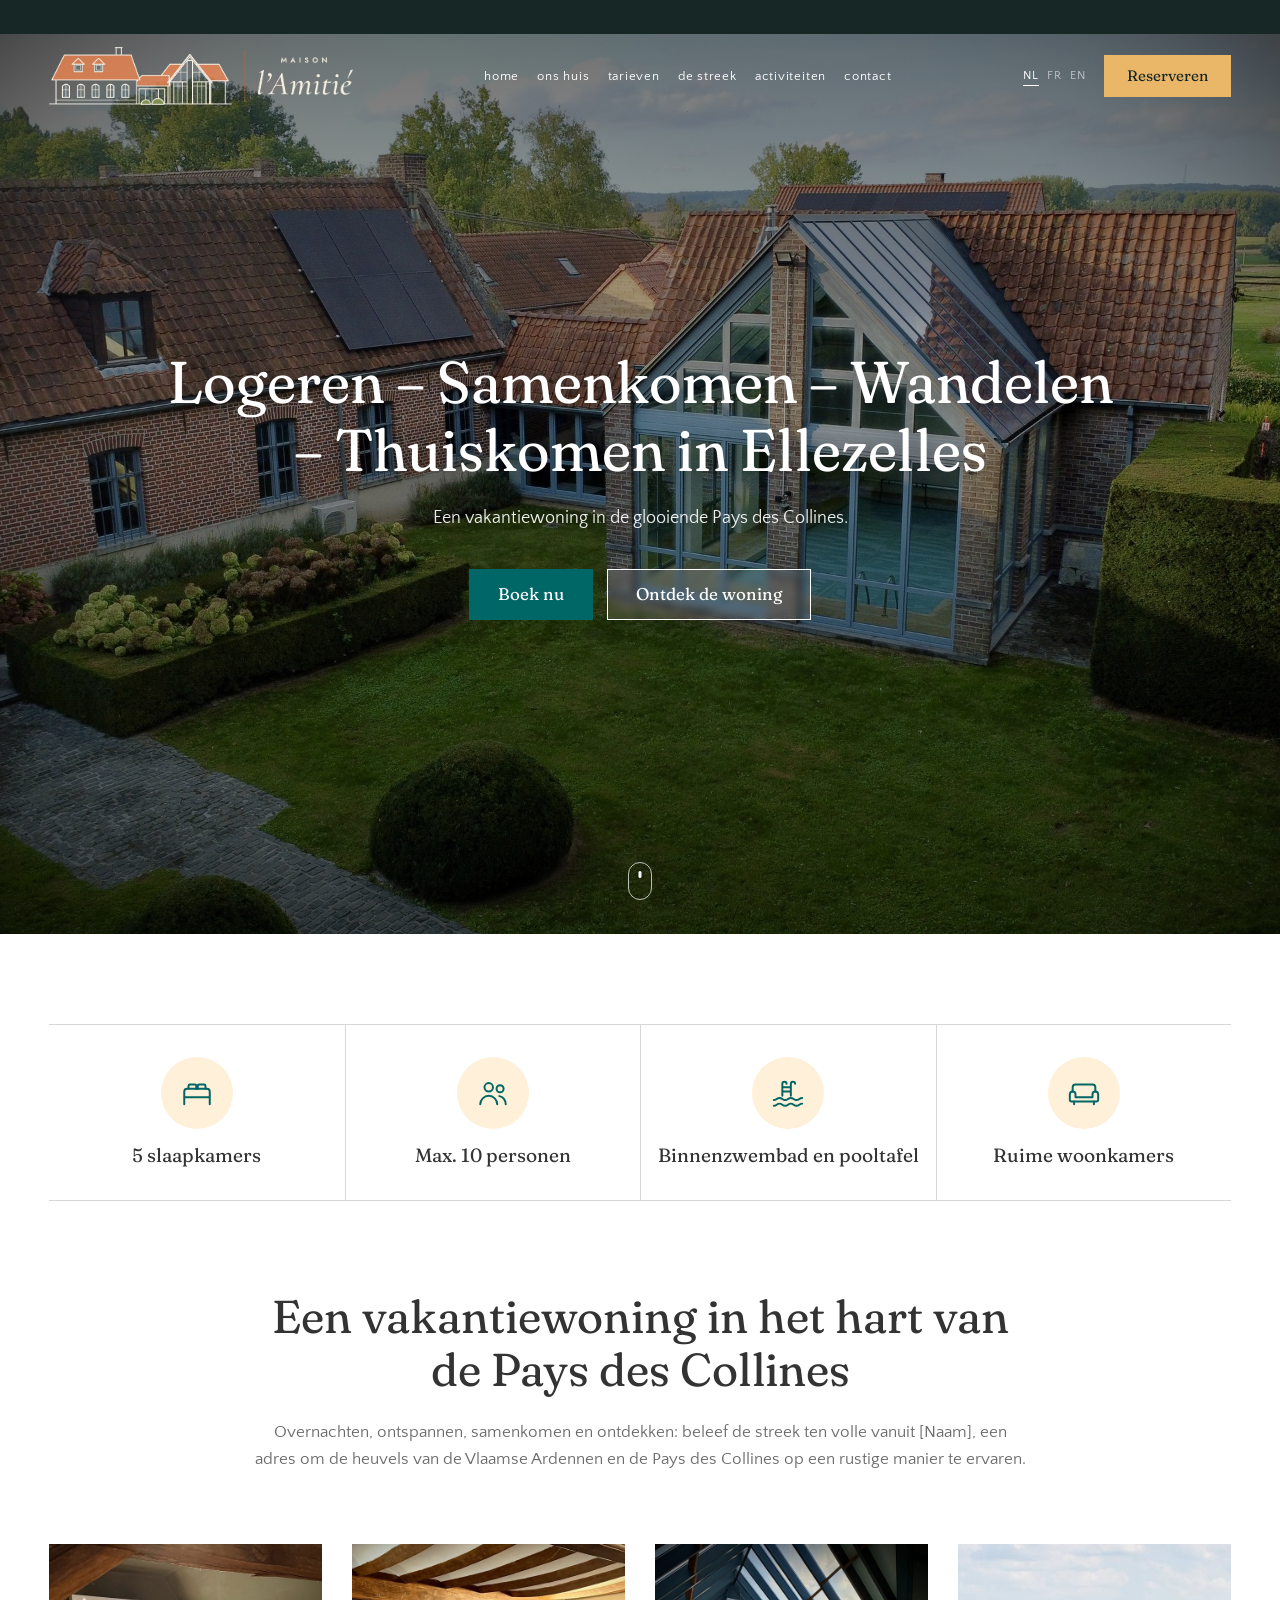
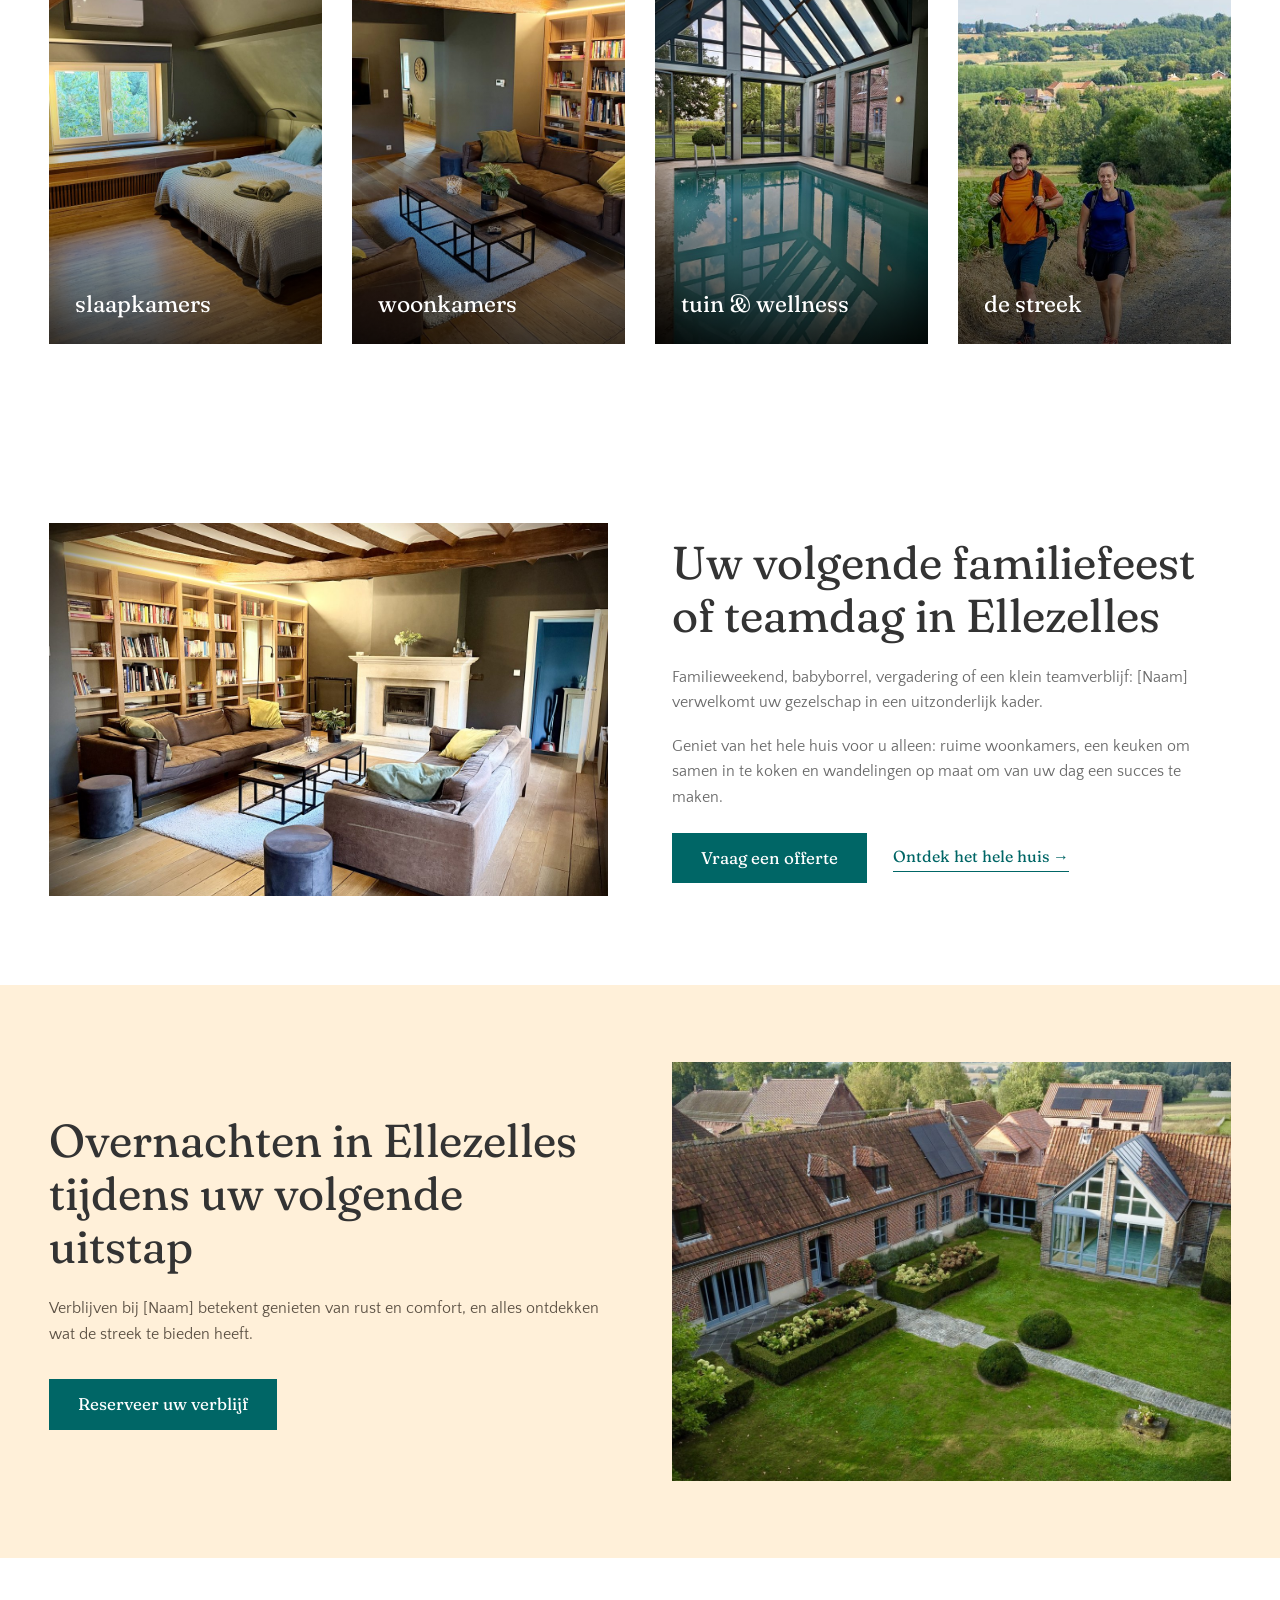
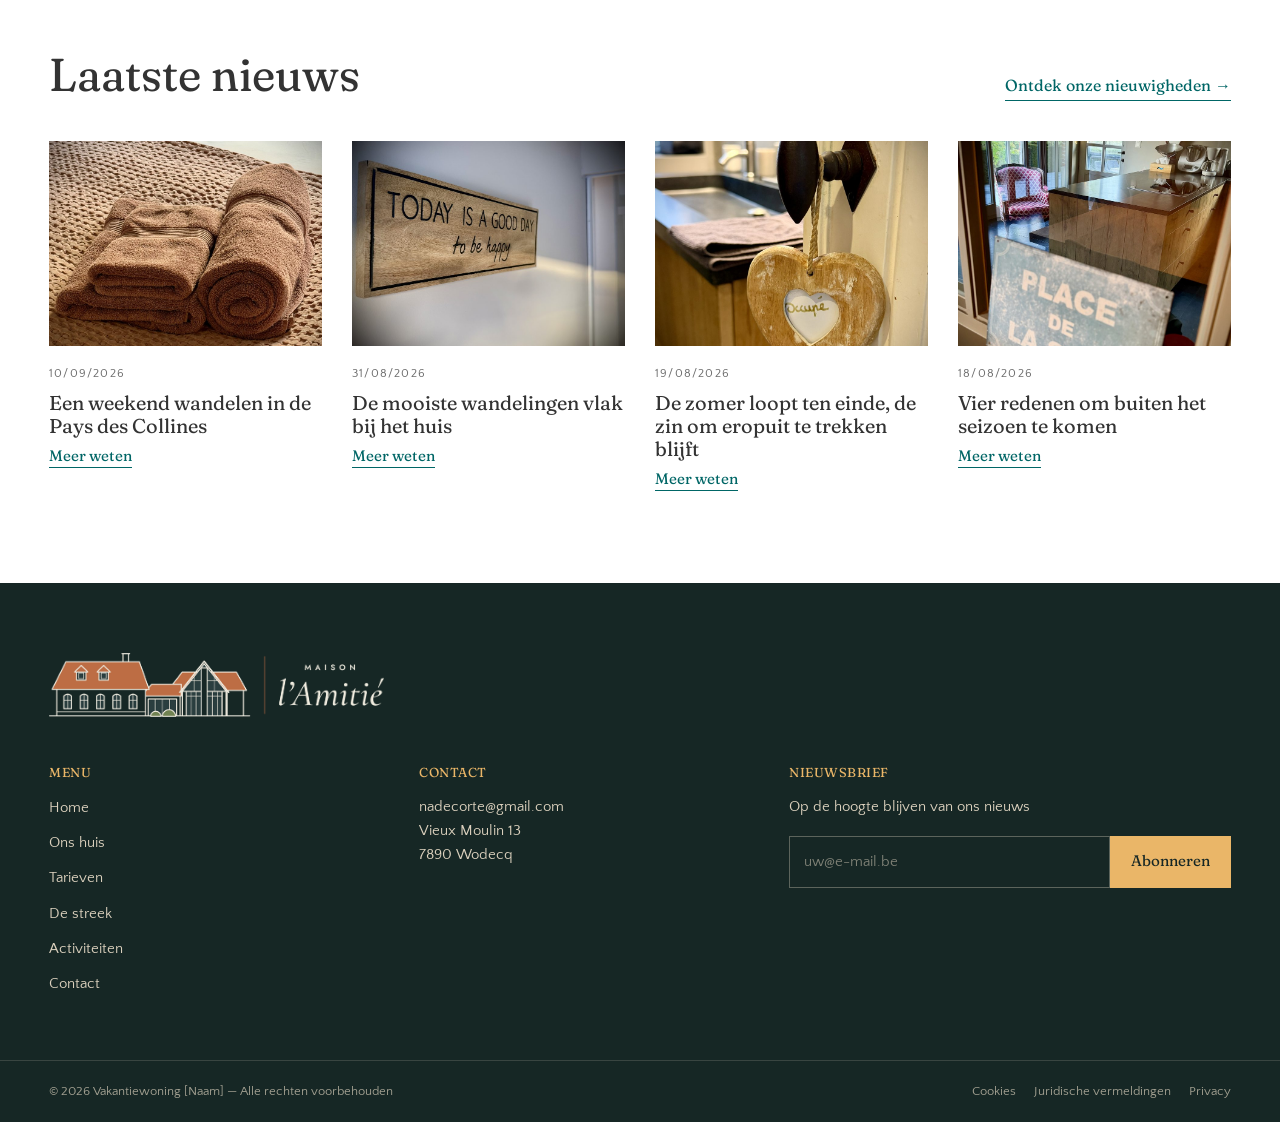
==== commit 6ecf783f: "Logo Maison l'Amitié in header en footer, plus favicon Co-Authored-By: Claude Opus 5.5 <noreply@anth" ====
--- a/index.html
+++ b/index.html
@@ -16,7 +16,9 @@
 <!-- ==> ADOBE FONTS: plak hier de regel uit je Adobe-project en zet in
          css/style.css de variabele --font-head op "recoleta".
      <link rel="stylesheet" href="https://use.typekit.net/XXXXXXX.css"> -->
-<link rel="stylesheet" href="css/style.css?v=42">
+<link rel="icon" type="image/png" sizes="32x32" href="images/logo/favicon-32.png">
+<link rel="apple-touch-icon" href="images/logo/favicon-180.png">
+<link rel="stylesheet" href="css/style.css?v=44">
 </head>
 <body>
 
@@ -25,10 +27,10 @@
 <!-- ============ 1. AANBIEDINGENBALK ============ -->
 <div class="topbar">
   <div class="topbar__track">
-    <a href="contact.html#beschikbaarheid">Midweek Escape — 2 nachten vanaf &euro;180</a>
+    <a href="reserveren.html#beschikbaarheid">Midweek Escape — 2 nachten vanaf &euro;180</a>
     <a href="contact.html">Wandelarrangement Pays des Collines</a>
     <a href="contact.html">Cadeaubon vanaf &euro;75</a>
-    <a href="contact.html#beschikbaarheid">Last minute: dit weekend</a>
+    <a href="reserveren.html#beschikbaarheid">Last minute: dit weekend</a>
   </div>
 </div>
 
@@ -36,12 +38,10 @@
 <header class="header" id="header">
   <div class="header__inner">
 
+    <!-- logo: licht boven de foto, donker zodra de header wit wordt -->
     <a class="logo" href="index.html">
-      <span class="logo__mark">&#10022;</span>
-      <span class="logo__text">
-        <strong>Vakantiewoning [Naam]</strong>
-        <em>Ellezelles</em>
-      </span>
+      <img class="logo__img logo__img--licht" src="images/logo/logo-licht.png" width="785" height="150" alt="Maison l'Amitié">
+      <img class="logo__img logo__img--donker" src="images/logo/logo-donker.png" width="785" height="150" alt="" aria-hidden="true">
     </a>
 
     <nav class="nav" id="nav" aria-label="Hoofdnavigatie">
@@ -52,7 +52,7 @@
         <li><a href="de-streek.html">De streek</a></li>
         <li><a href="activiteiten.html">Activiteiten</a></li>
         <li><a href="contact.html">Contact</a></li>
-        <li class="nav__cta"><a href="contact.html#beschikbaarheid">Reserveren</a></li>
+        <li class="nav__cta"><a href="reserveren.html#beschikbaarheid">Reserveren</a></li>
       </ul>
     </nav>
 
@@ -62,7 +62,7 @@
         <a href="#">FR</a>
         <a href="#">EN</a>
       </div>
-      <a class="btn btn--gold" href="contact.html#beschikbaarheid">Reserveren</a>
+      <a class="btn btn--gold" href="reserveren.html#beschikbaarheid">Reserveren</a>
       <button class="burger" id="burger" aria-expanded="false" aria-controls="nav" aria-label="Navigatie wisselen">
         <span></span><span></span><span></span>
       </button>
@@ -81,7 +81,7 @@
       <h1>Logeren &ndash; Samenkomen &ndash; Wandelen &ndash; Thuiskomen in Ellezelles</h1>
       <p class="hero__sub">Een vakantiewoning in de glooiende Pays des Collines.</p>
       <div class="hero__actions">
-        <a class="btn btn--teal" href="contact.html#beschikbaarheid">Boek nu</a>
+        <a class="btn btn--teal" href="reserveren.html#beschikbaarheid">Boek nu</a>
         <a class="btn btn--outline" href="over-ons.html">Ontdek de woning</a>
       </div>
     </div>
@@ -174,7 +174,7 @@
         <p>Geniet van het hele huis voor u alleen: ruime woonkamers, een keuken om
            samen in te koken en wandelingen op maat om van uw dag een succes te maken.</p>
         <div class="imgtext__actions">
-          <a class="btn btn--teal" href="contact.html#beschikbaarheid">Vraag een offerte</a>
+          <a class="btn btn--teal" href="reserveren.html#beschikbaarheid">Vraag een offerte</a>
           <a class="link-arrow" href="over-ons.html">Ontdek het hele huis</a>
         </div>
       </div>
@@ -188,7 +188,7 @@
         <h2>Overnachten in Ellezelles tijdens uw volgende uitstap</h2>
         <p>Verblijven bij [Naam] betekent genieten van rust en comfort,
            en alles ontdekken wat de streek te bieden heeft.</p>
-        <a class="btn btn--teal" href="contact.html#beschikbaarheid">Reserveer uw verblijf</a>
+        <a class="btn btn--teal" href="reserveren.html#beschikbaarheid">Reserveer uw verblijf</a>
       </div>
       <div class="cta__media"><img loading="lazy" decoding="async" src="images/foto/breed-cta.jpg" alt="Het huis en de tuin vanuit de lucht"></div>
     </div>
@@ -236,6 +236,9 @@
 
 <!-- ============ 9. FOOTER ============ -->
 <footer class="footer">
+  <div class="container footer__merk">
+    <img src="images/logo/logo-licht.png" width="785" height="150" alt="Maison l'Amitié" loading="lazy" decoding="async">
+  </div>
   <div class="container footer__grid">
 
     <nav class="footer__col">
@@ -247,7 +250,7 @@
         <li><a href="de-streek.html">De streek</a></li>
         <li><a href="activiteiten.html">Activiteiten</a></li>
         <li><a href="contact.html">Contact</a></li>
-        <li class="nav__cta"><a href="contact.html#beschikbaarheid">Reserveren</a></li>
+        <li class="nav__cta"><a href="reserveren.html#beschikbaarheid">Reserveren</a></li>
       </ul>
     </nav>
 
@@ -284,6 +287,6 @@
   </div>
 </footer>
 
-<script src="js/main.js?v=28"></script>
+<script src="js/main.js?v=29"></script>
 </body>
 </html>
--- a/css/style.css
+++ b/css/style.css
@@ -215,6 +215,14 @@
 .header.is-stuck a,.header.is-stuck .burger span{color:var(--text)}
 .header.is-stuck .burger span{background:var(--text)}
 .header.is-stuck .logo__mark{color:var(--teal)}
+
+/* logo als afbeelding: licht boven de hero, donker op de witte header */
+.logo__img{display:block;height:58px;width:auto}
+.logo__img--donker,
+.header.is-stuck .logo__img--licht{display:none}
+.header.is-stuck .logo__img--donker{display:block}
+.footer__merk{margin-bottom:48px}
+.footer__merk img{display:block;height:64px;width:auto}
 
 .logo{display:flex;align-items:center;gap:10px;color:#fff}
 .logo__mark{font-size:1.5rem;color:var(--gold);line-height:1}
@@ -727,6 +735,7 @@
 .formulier{max-width:790px;margin-inline:auto}   /* referentie: 790px */
 .formulier__intro{text-align:center;margin-bottom:2.4em}
 .formulier__intro p{color:var(--text-soft)}
+.formulier__intro a{color:var(--teal);text-decoration:underline;text-underline-offset:2px}
 
 .veldgroep{
   display:grid;
@@ -1041,6 +1050,8 @@
 
   .section__head{flex-direction:column;align-items:flex-start;gap:10px}
   .logo__text strong{font-size:.95rem}
+  .logo__img{height:40px}
+  .footer__merk img{height:52px}
   .header__actions .btn{display:none}   /* staat als item in het mobiele menu */
 
   /* footer: twee linkkolommen naast elkaar, contact en nieuwsbrief eronder */
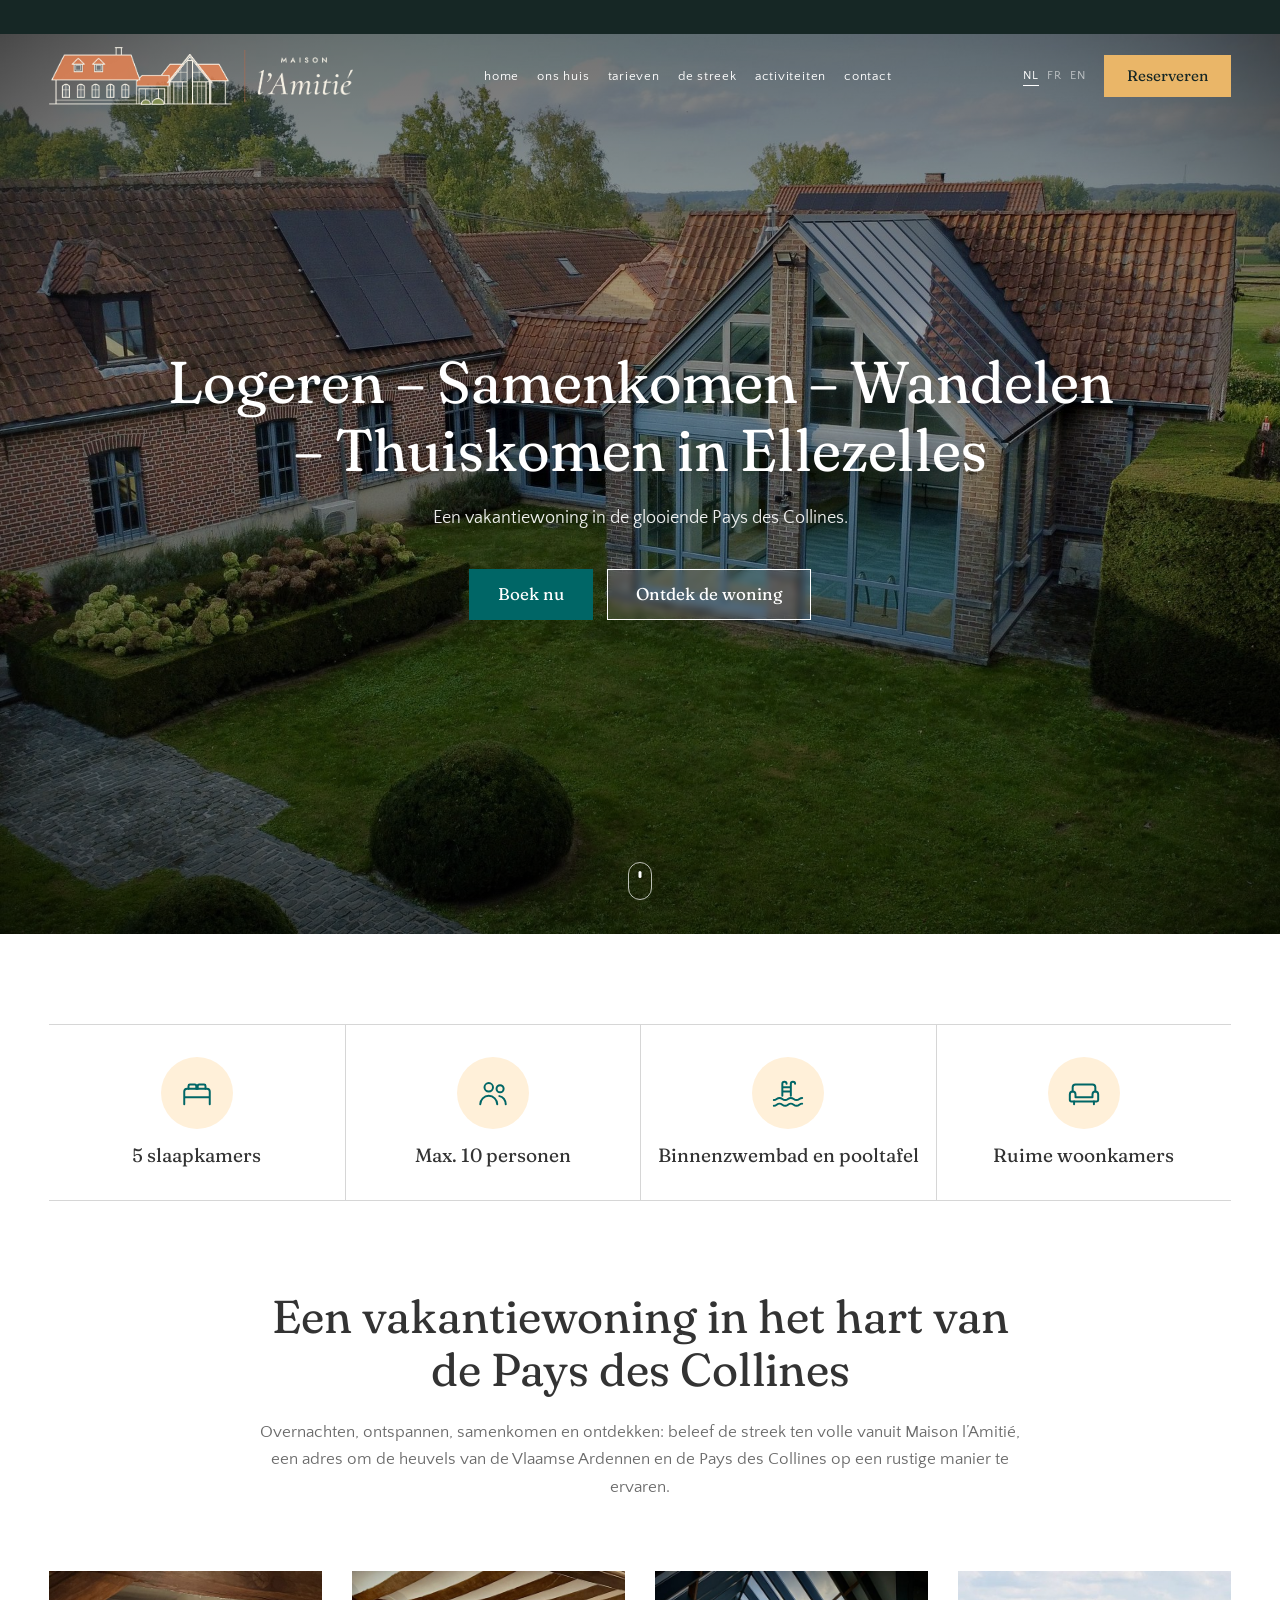
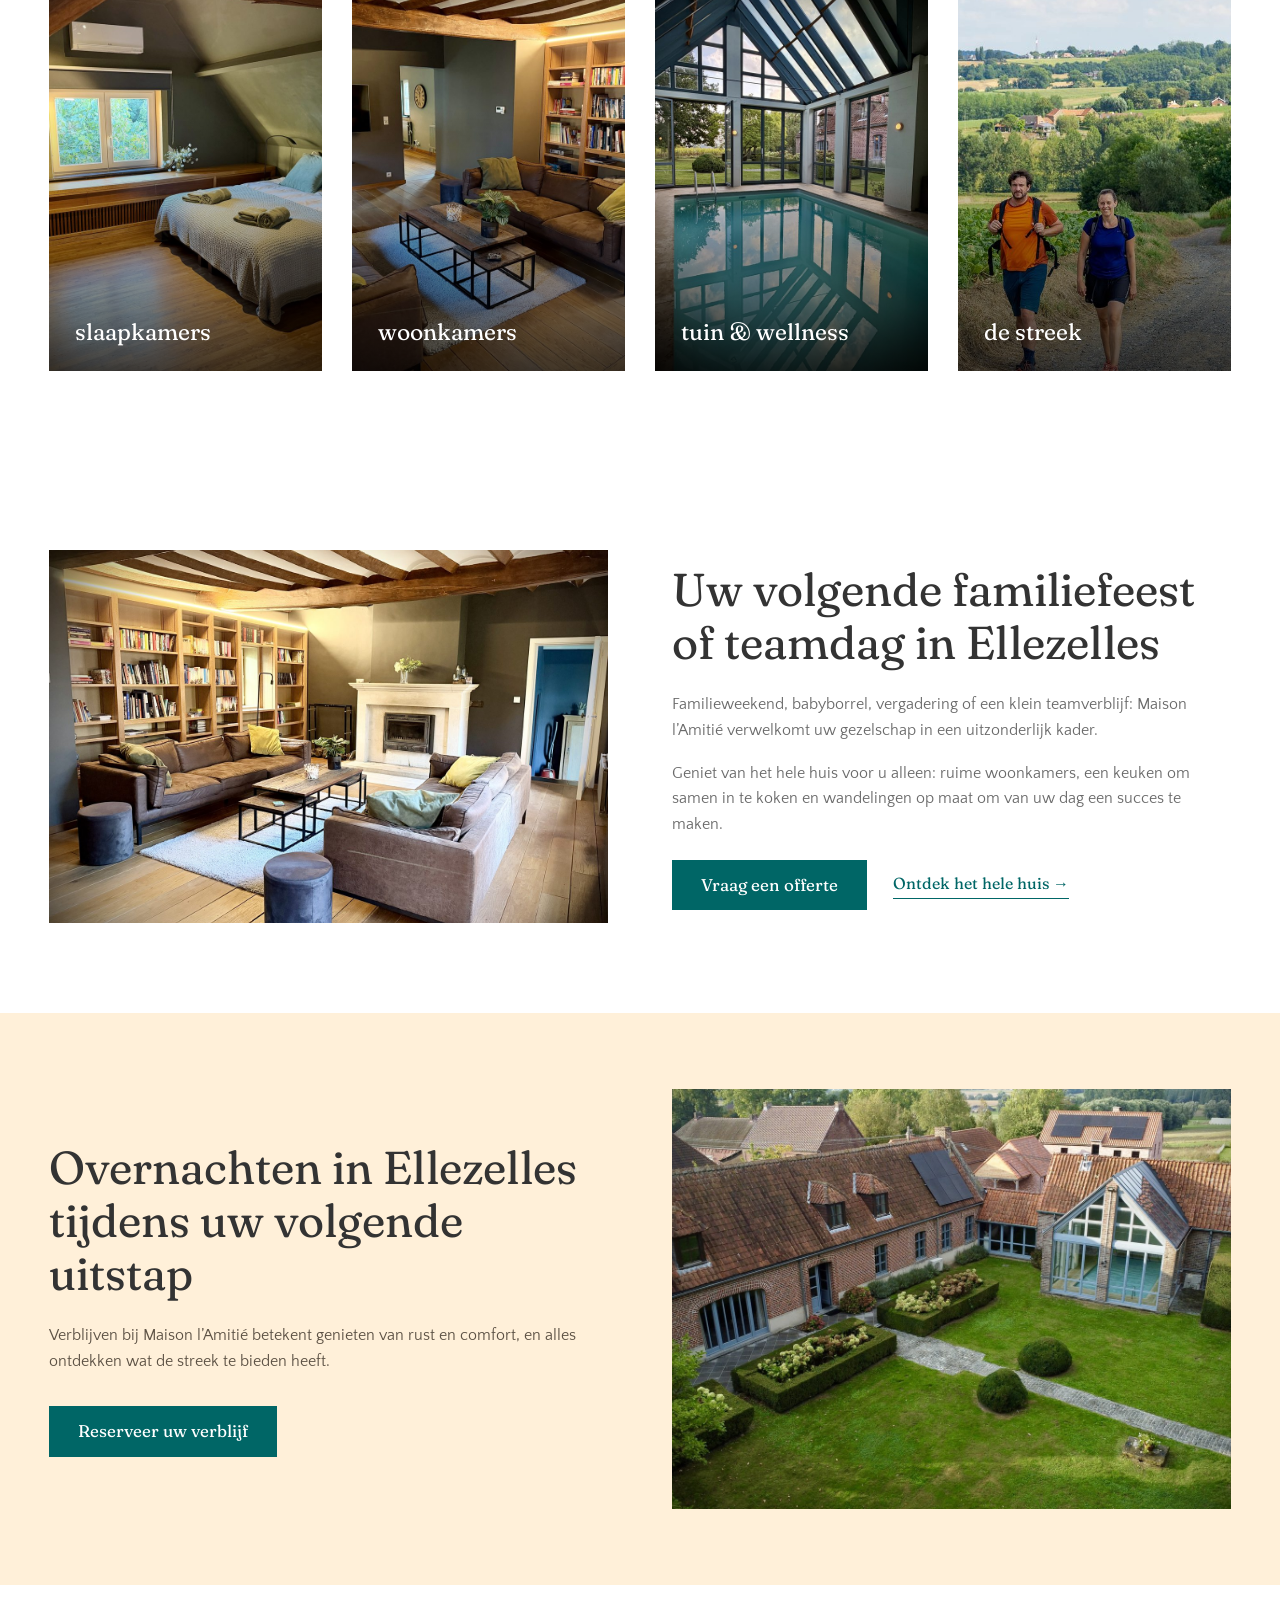
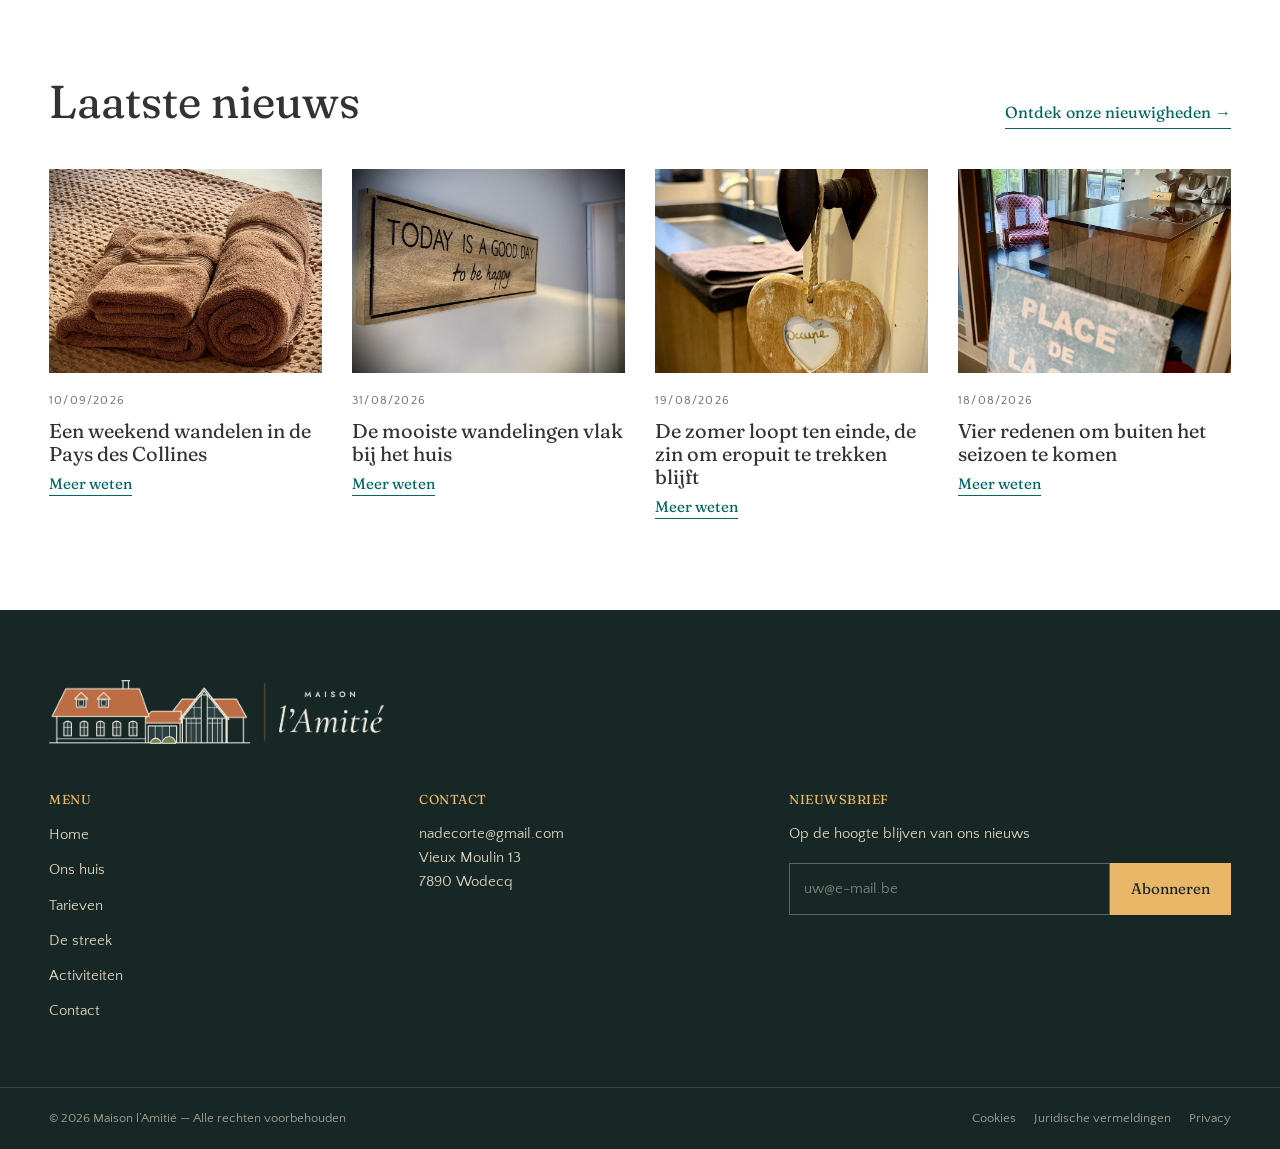
==== commit cde854c0: "Naam Maison l'Amitié in plaats van [Naam] op de hele site Co-Authored-By: Claude Opus 5.5 <noreply@a" ====
--- a/index.html
+++ b/index.html
@@ -3,7 +3,7 @@
 <head>
 <meta charset="utf-8">
 <meta name="viewport" content="width=device-width, initial-scale=1">
-<title>Vakantiewoning [Naam] — Overnachten in Ellezelles, Pays des Collines</title>
+<title>Maison l’Amitié — Overnachten in Ellezelles, Pays des Collines</title>
 <meta name="description" content="Vakantiehuis in het hart van de Pays des Collines. Rust, ruimte voor het hele gezelschap en de mooiste wandelingen van de streek voor de deur.">
 
 <link rel="preconnect" href="https://fonts.googleapis.com">
@@ -40,7 +40,7 @@
 
     <!-- logo: licht boven de foto, donker zodra de header wit wordt -->
     <a class="logo" href="index.html">
-      <img class="logo__img logo__img--licht" src="images/logo/logo-licht.png" width="785" height="150" alt="Maison l'Amitié">
+      <img class="logo__img logo__img--licht" src="images/logo/logo-licht.png" width="785" height="150" alt="Maison l’Amitié">
       <img class="logo__img logo__img--donker" src="images/logo/logo-donker.png" width="785" height="150" alt="" aria-hidden="true">
     </a>
 
@@ -125,7 +125,7 @@
     <div class="container container--narrow">
       <h2>Een vakantiewoning in het hart van de Pays des Collines</h2>
       <p>Overnachten, ontspannen, samenkomen en ontdekken: beleef de streek ten volle vanuit
-         [Naam], een adres om de heuvels van de Vlaamse Ardennen en de Pays des Collines
+         Maison l’Amitié, een adres om de heuvels van de Vlaamse Ardennen en de Pays des Collines
          op een rustige manier te ervaren.</p>
     </div>
   </section>
@@ -170,7 +170,7 @@
       <div class="imgtext__body">
         <h2>Uw volgende familiefeest of teamdag in Ellezelles</h2>
         <p>Familieweekend, babyborrel, vergadering of een klein teamverblijf:
-           [Naam] verwelkomt uw gezelschap in een uitzonderlijk kader.</p>
+           Maison l’Amitié verwelkomt uw gezelschap in een uitzonderlijk kader.</p>
         <p>Geniet van het hele huis voor u alleen: ruime woonkamers, een keuken om
            samen in te koken en wandelingen op maat om van uw dag een succes te maken.</p>
         <div class="imgtext__actions">
@@ -186,7 +186,7 @@
     <div class="container cta__grid">
       <div class="cta__body">
         <h2>Overnachten in Ellezelles tijdens uw volgende uitstap</h2>
-        <p>Verblijven bij [Naam] betekent genieten van rust en comfort,
+        <p>Verblijven bij Maison l’Amitié betekent genieten van rust en comfort,
            en alles ontdekken wat de streek te bieden heeft.</p>
         <a class="btn btn--teal" href="reserveren.html#beschikbaarheid">Reserveer uw verblijf</a>
       </div>
@@ -237,7 +237,7 @@
 <!-- ============ 9. FOOTER ============ -->
 <footer class="footer">
   <div class="container footer__merk">
-    <img src="images/logo/logo-licht.png" width="785" height="150" alt="Maison l'Amitié" loading="lazy" decoding="async">
+    <img src="images/logo/logo-licht.png" width="785" height="150" alt="Maison l’Amitié" loading="lazy" decoding="async">
   </div>
   <div class="container footer__grid">
 
@@ -277,7 +277,7 @@
 
   <div class="footer__bar">
     <div class="container footer__bar-inner">
-      <span>&copy; <span id="year"></span> Vakantiewoning [Naam] &mdash; Alle rechten voorbehouden</span>
+      <span>&copy; <span id="year"></span> Maison l’Amitié &mdash; Alle rechten voorbehouden</span>
       <span class="footer__legal">
         <a href="#">Cookies</a>
         <a href="#">Juridische vermeldingen</a>
--- a/css/style.css
+++ b/css/style.css
@@ -1,5 +1,5 @@
 /* =========================================================
-   Vakantiewoning [Naam] — stylesheet
+   Maison l’Amitié — stylesheet
    Structuur & designtokens overgenomen van sanglier-durbuy.be
    ========================================================= */
 
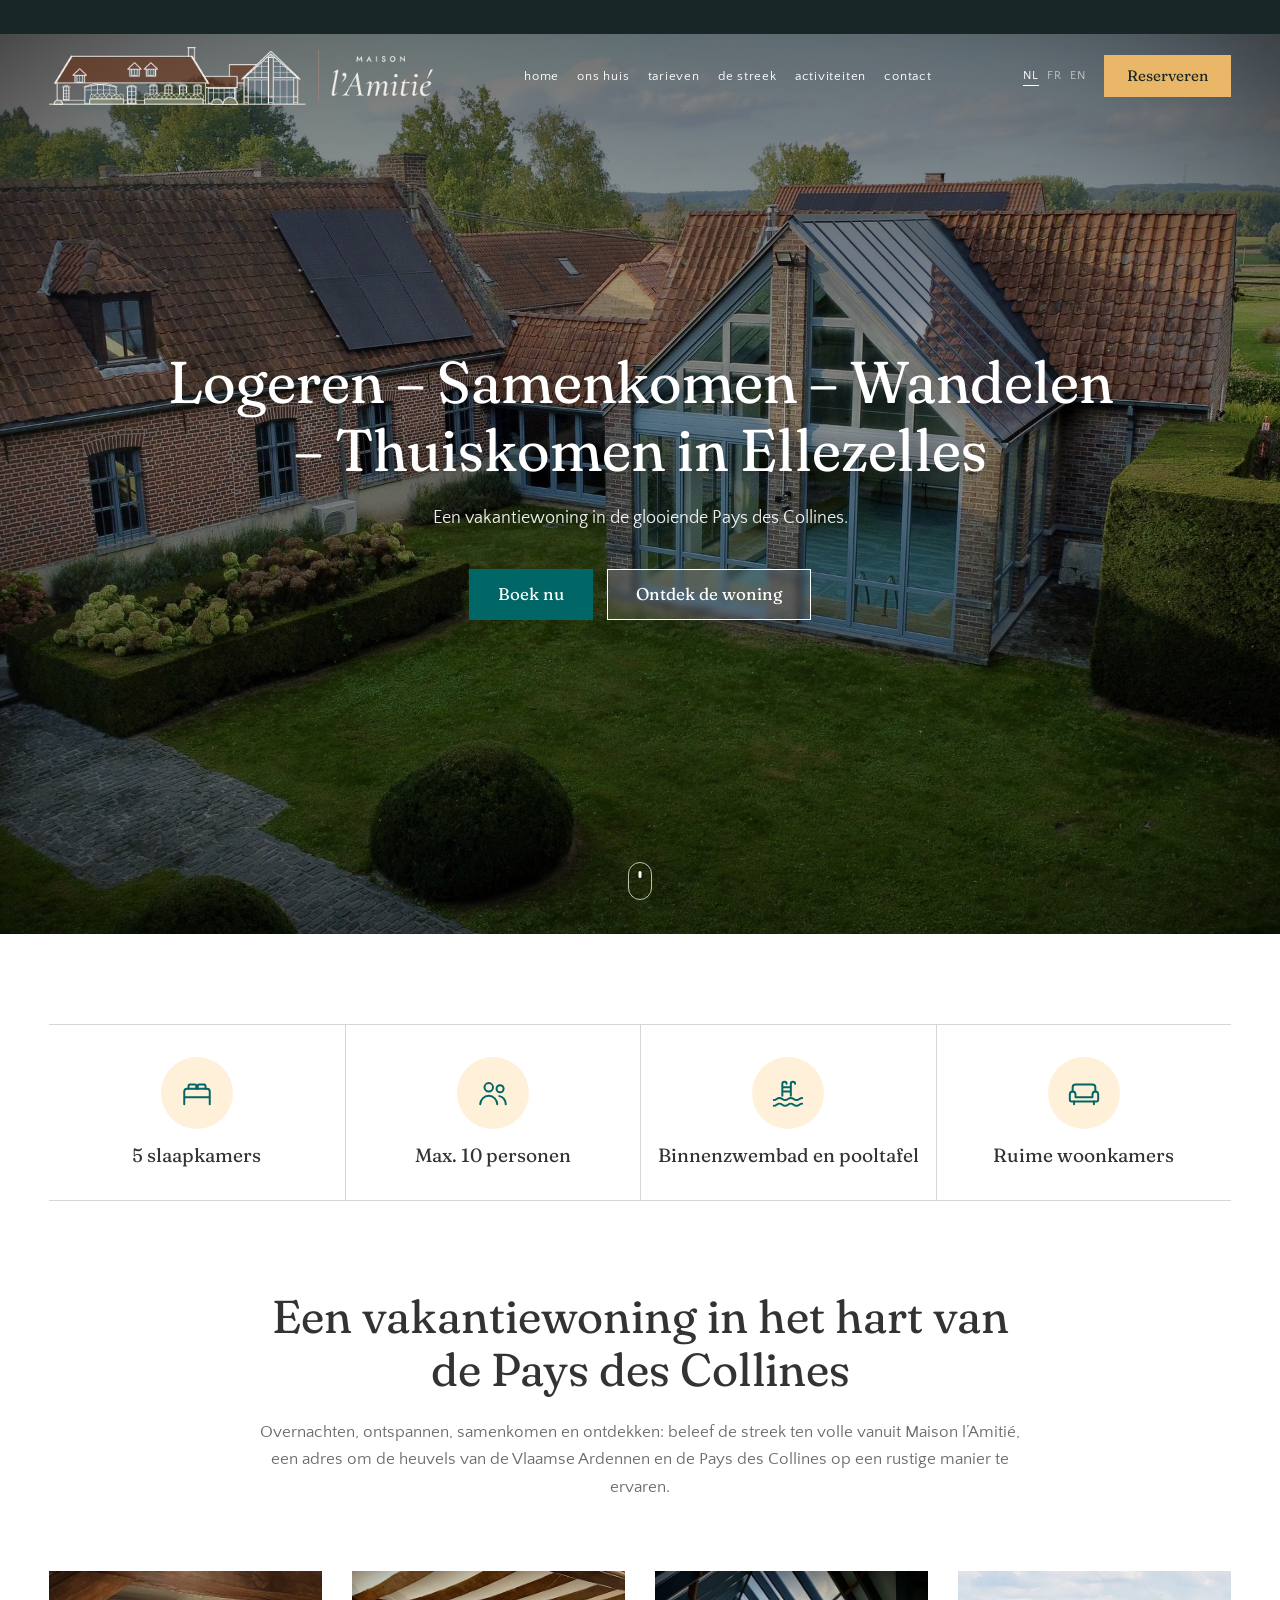
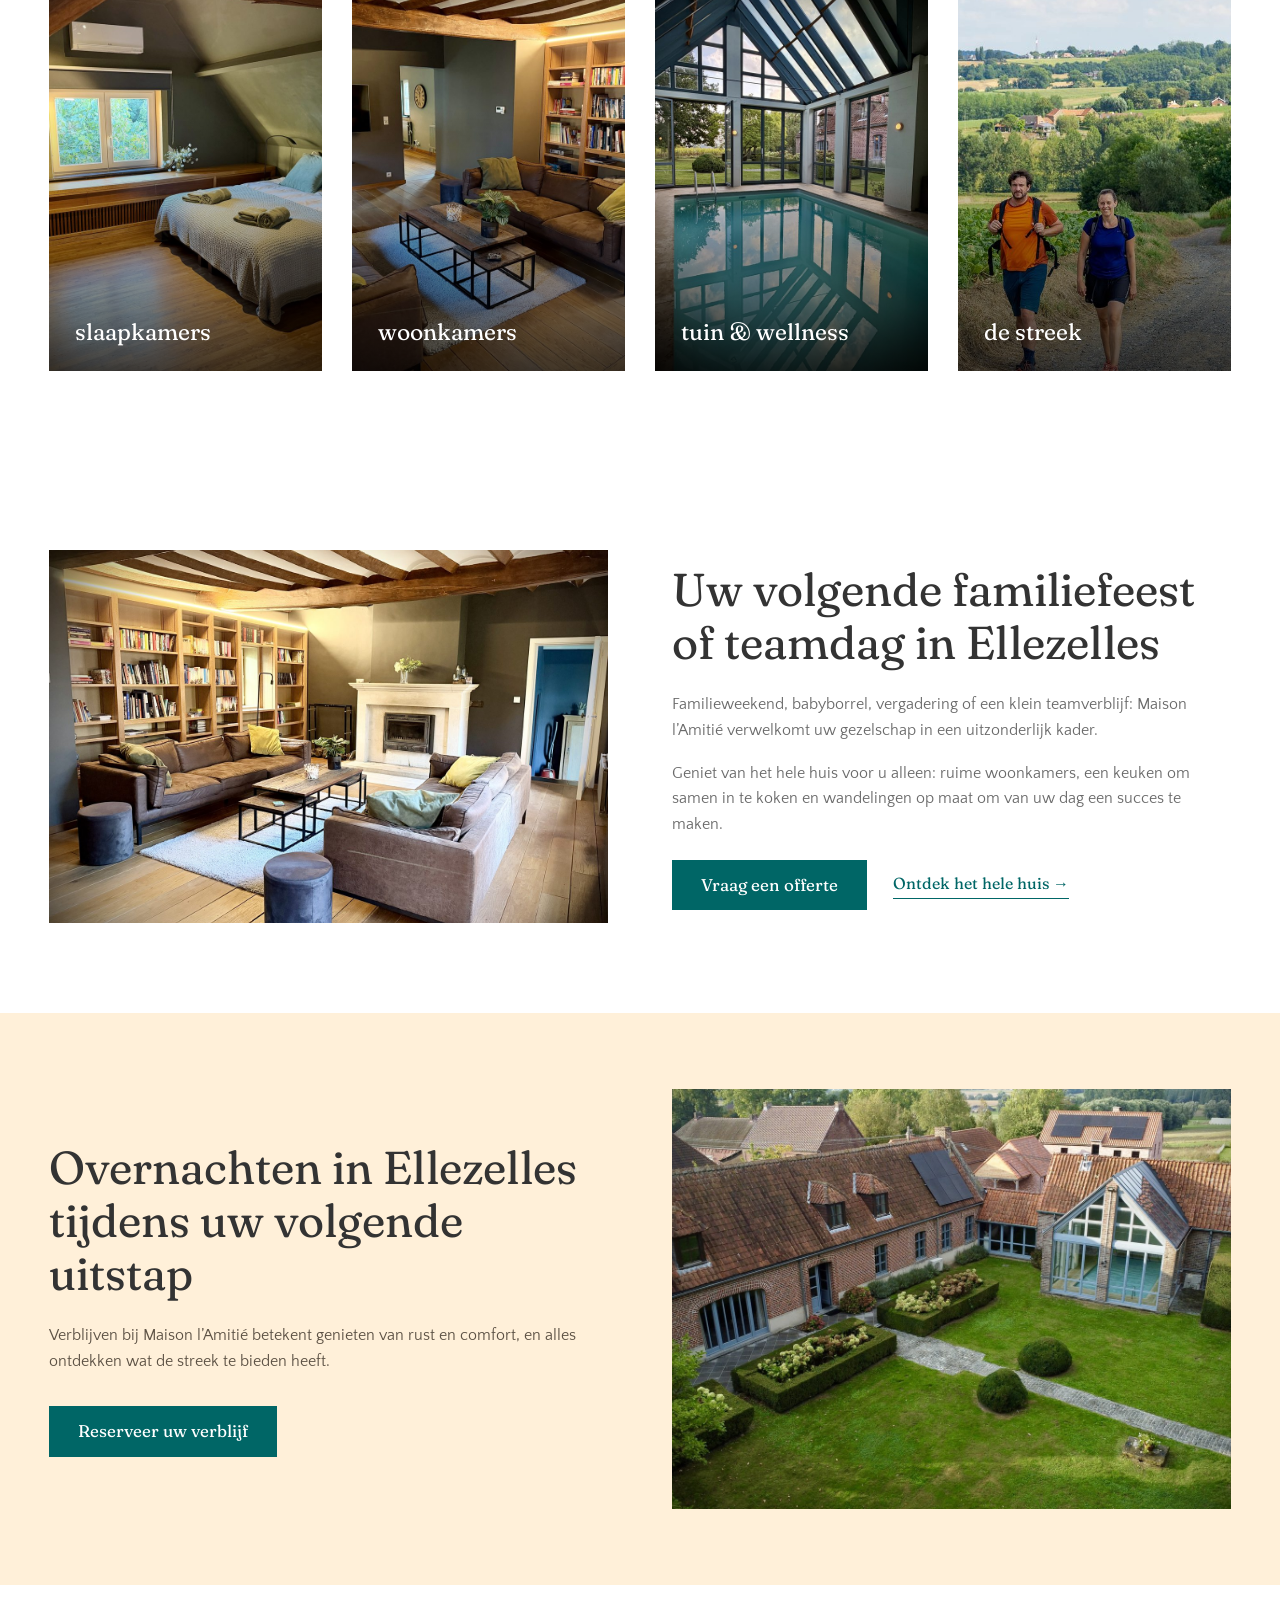
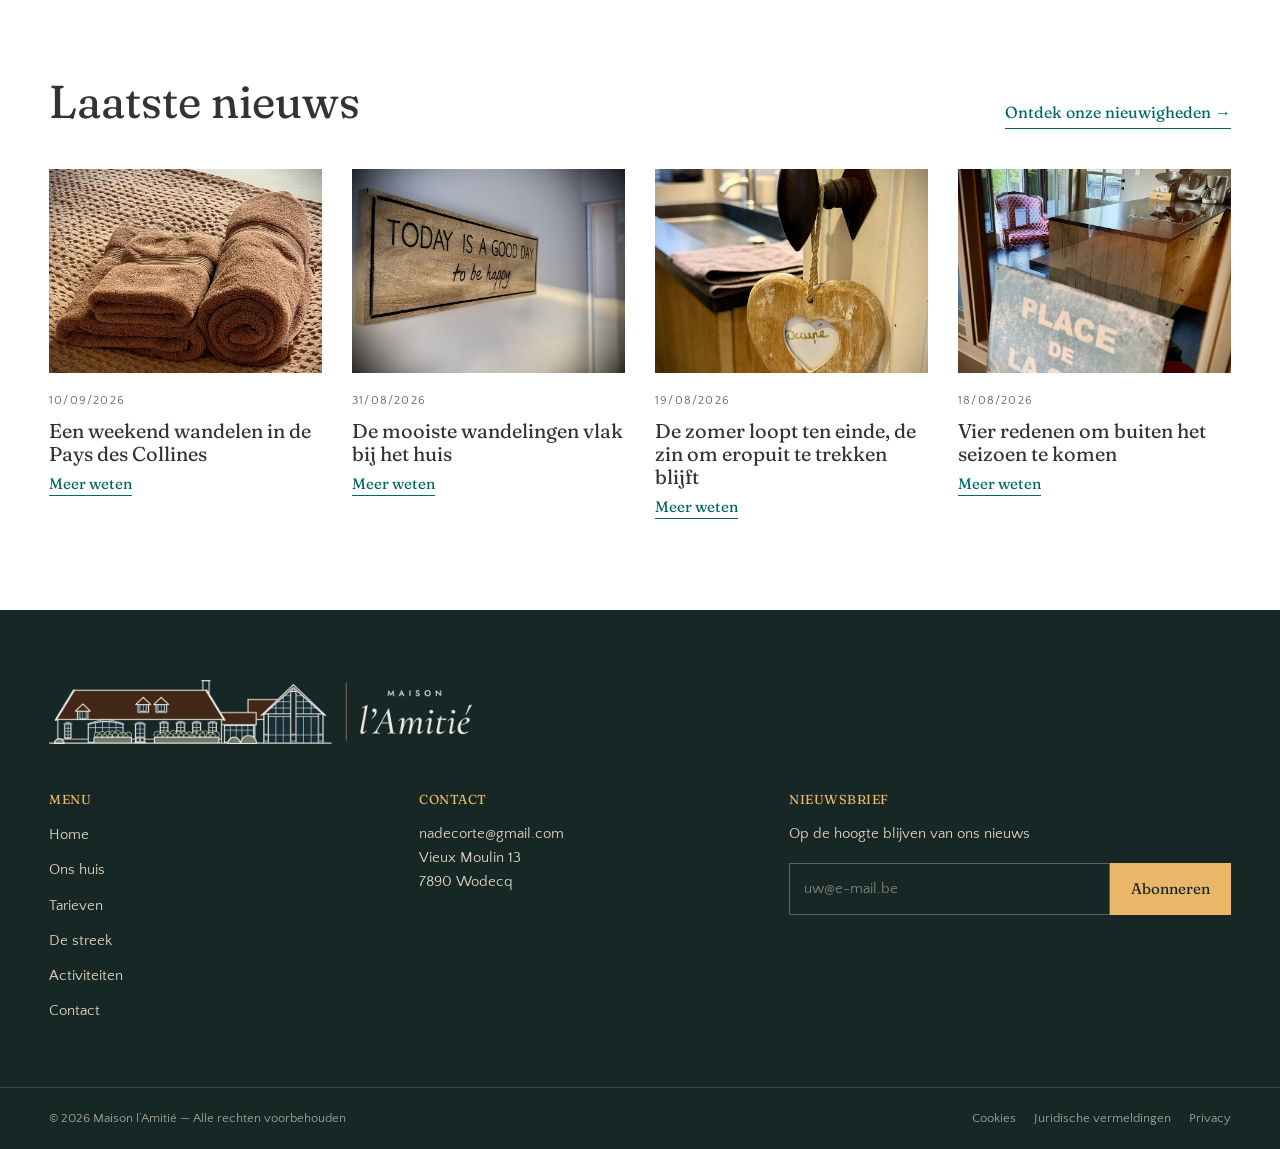
==== commit 3a6de5c0: "Nieuw logo (zachtere dakkleur, volledige gevel) in header, footer en favicon Co-Authored-By: Claude " ====
--- a/index.html
+++ b/index.html
@@ -18,7 +18,7 @@
      <link rel="stylesheet" href="https://use.typekit.net/XXXXXXX.css"> -->
 <link rel="icon" type="image/png" sizes="32x32" href="images/logo/favicon-32.png">
 <link rel="apple-touch-icon" href="images/logo/favicon-180.png">
-<link rel="stylesheet" href="css/style.css?v=44">
+<link rel="stylesheet" href="css/style.css?v=45">
 </head>
 <body>
 
@@ -40,7 +40,7 @@
 
     <!-- logo: licht boven de foto, donker zodra de header wit wordt -->
     <a class="logo" href="index.html">
-      <img class="logo__img logo__img--licht" src="images/logo/logo-licht.png" width="785" height="150" alt="Maison l’Amitié">
+      <img class="logo__img logo__img--licht" src="images/logo/logo-licht.png" width="992" height="150" alt="Maison l’Amitié">
       <img class="logo__img logo__img--donker" src="images/logo/logo-donker.png" width="785" height="150" alt="" aria-hidden="true">
     </a>
 
@@ -237,7 +237,7 @@
 <!-- ============ 9. FOOTER ============ -->
 <footer class="footer">
   <div class="container footer__merk">
-    <img src="images/logo/logo-licht.png" width="785" height="150" alt="Maison l’Amitié" loading="lazy" decoding="async">
+    <img src="images/logo/logo-licht.png" width="992" height="150" alt="Maison l’Amitié" loading="lazy" decoding="async">
   </div>
   <div class="container footer__grid">
 
--- a/css/style.css
+++ b/css/style.css
@@ -945,6 +945,10 @@
   .nav__list{gap:18px}
   .nav__list > li > a{font-size:.8125rem}
 }
+/* breed logo + volledig menu: net boven de omslag naar het mobiele menu krap */
+@media (max-width:1200px){
+  .logo__img{height:42px}
+}
 
 /* Zodra de 4 kaarten niet meer naast elkaar passen, wordt het een carousel.
    Kaartbreedte en tussenruimte zijn overgenomen van de referentiesite
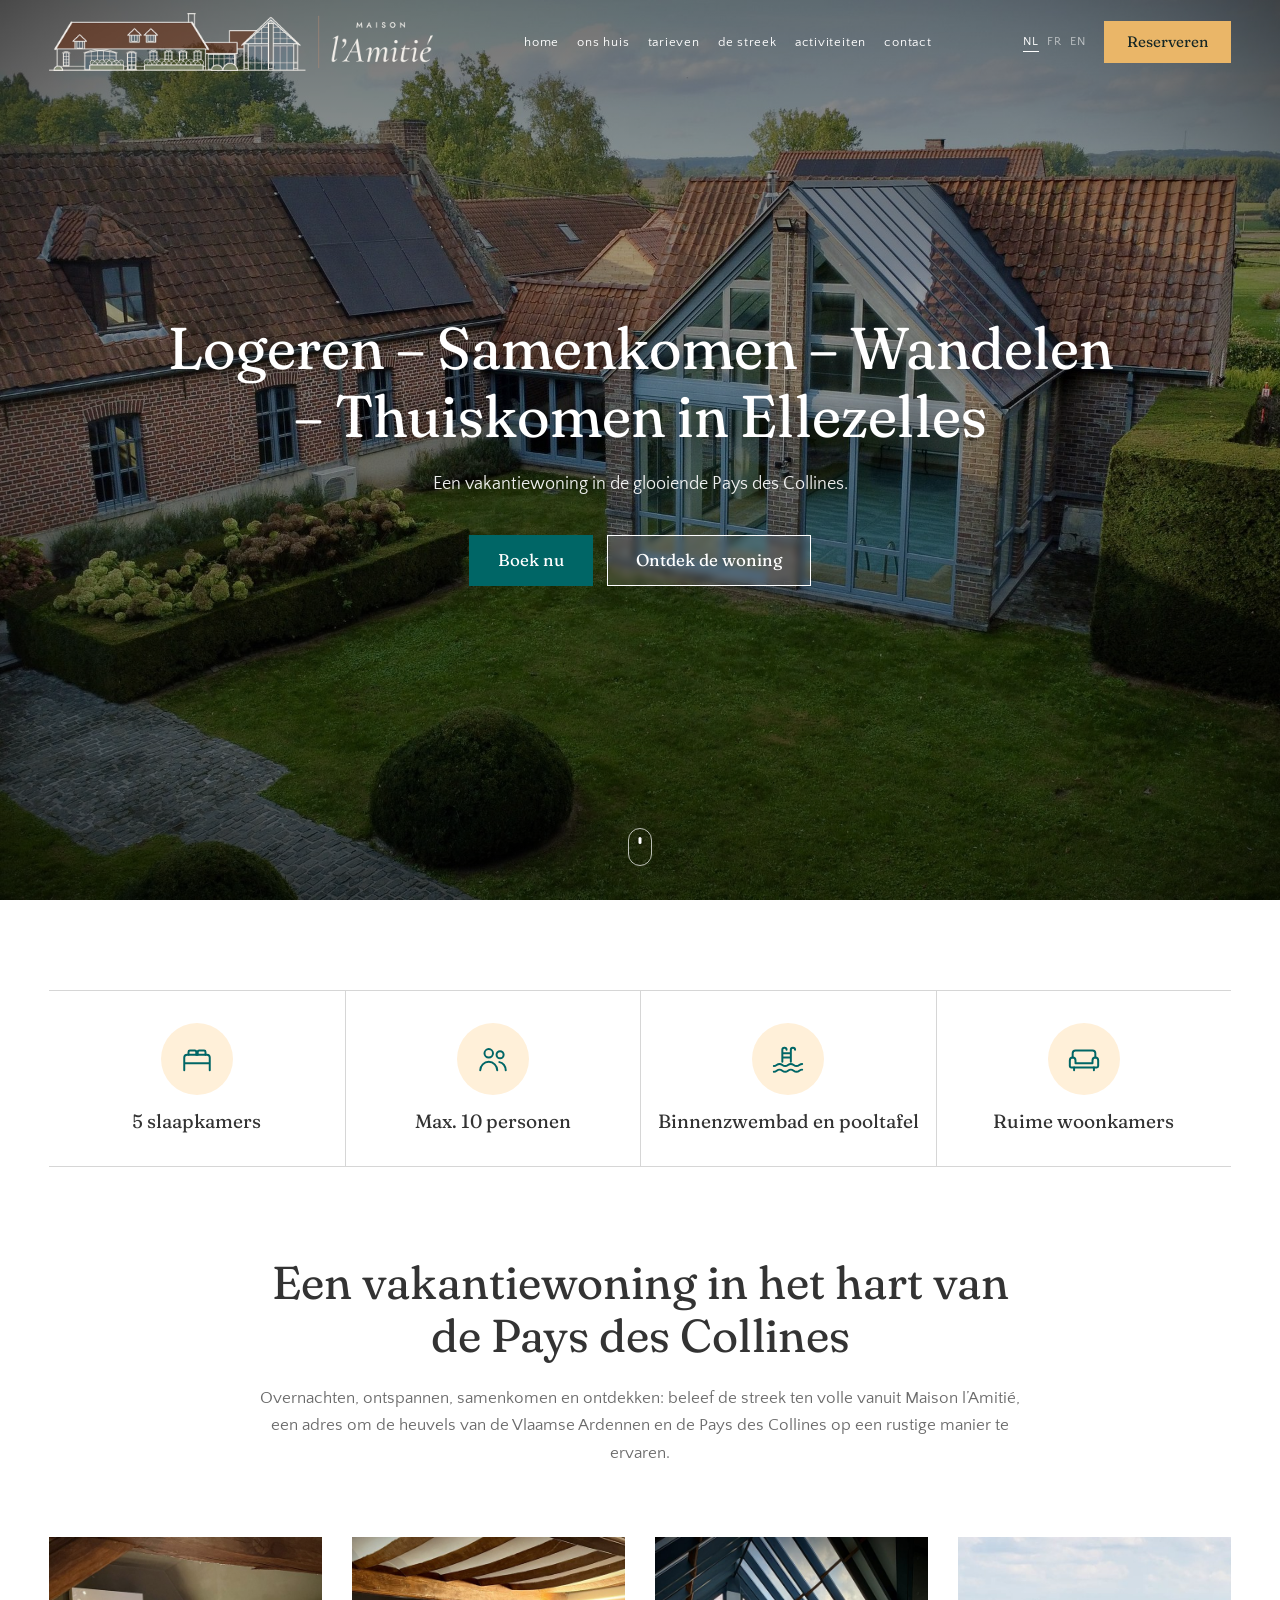
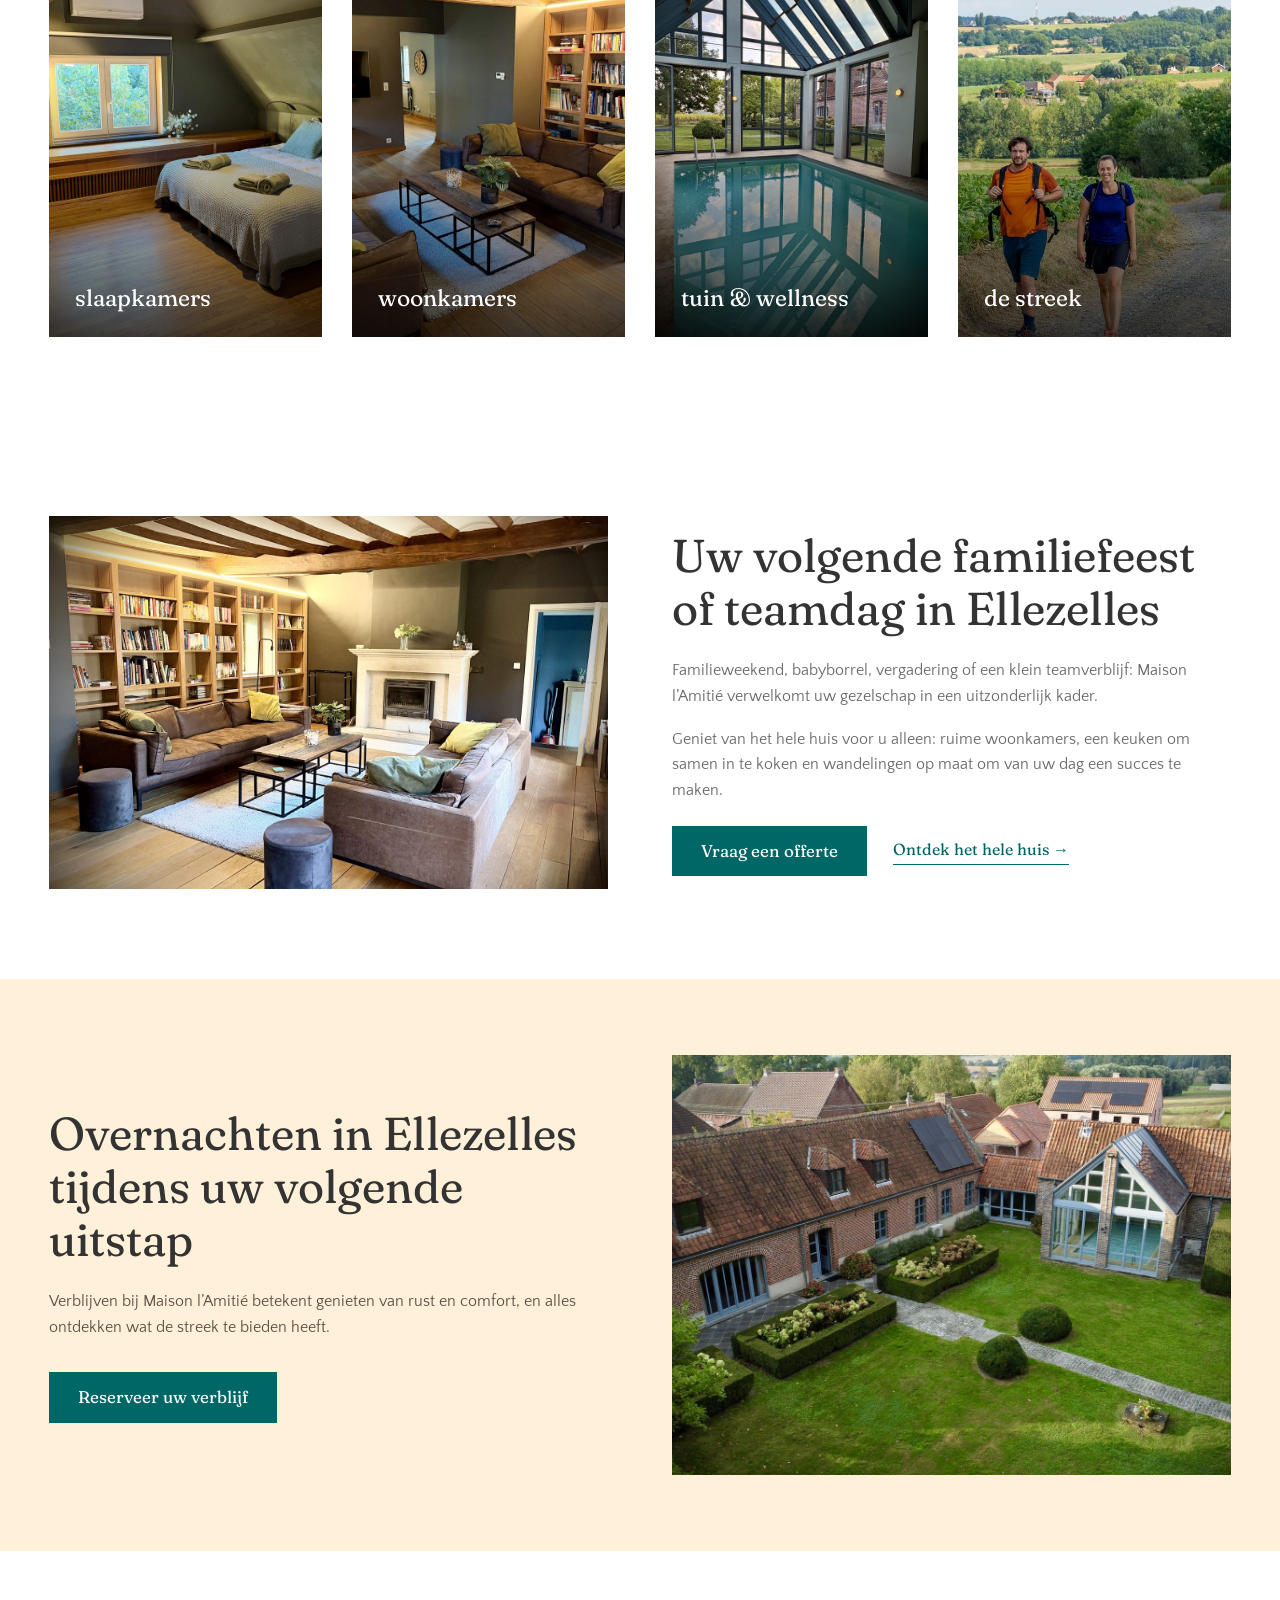
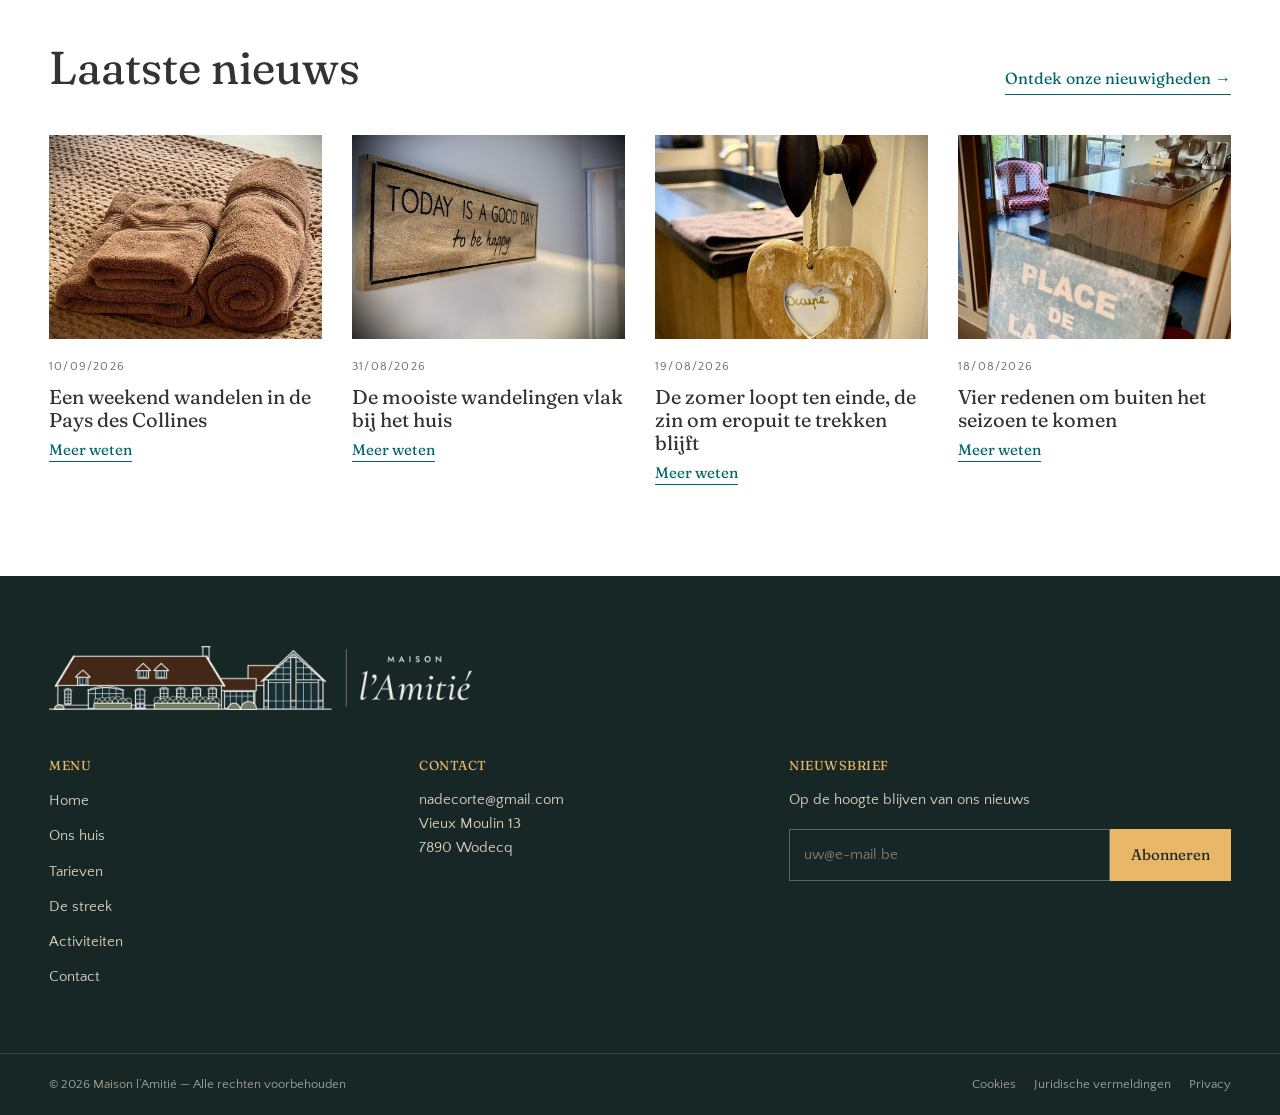
==== commit 24c60120: "Aanbiedingenbalk bovenaan verwijderd Co-Authored-By: Claude Opus 5.5 <noreply@anthropic.com>" ====
--- a/index.html
+++ b/index.html
@@ -18,21 +18,11 @@
      <link rel="stylesheet" href="https://use.typekit.net/XXXXXXX.css"> -->
 <link rel="icon" type="image/png" sizes="32x32" href="images/logo/favicon-32.png">
 <link rel="apple-touch-icon" href="images/logo/favicon-180.png">
-<link rel="stylesheet" href="css/style.css?v=45">
+<link rel="stylesheet" href="css/style.css?v=46">
 </head>
 <body>
 
 <a class="skip-link" href="#main">Naar de inhoud</a>
-
-<!-- ============ 1. AANBIEDINGENBALK ============ -->
-<div class="topbar">
-  <div class="topbar__track">
-    <a href="reserveren.html#beschikbaarheid">Midweek Escape — 2 nachten vanaf &euro;180</a>
-    <a href="contact.html">Wandelarrangement Pays des Collines</a>
-    <a href="contact.html">Cadeaubon vanaf &euro;75</a>
-    <a href="reserveren.html#beschikbaarheid">Last minute: dit weekend</a>
-  </div>
-</div>
 
 <!-- ============ 2. HEADER ============ -->
 <header class="header" id="header">
--- a/css/style.css
+++ b/css/style.css
@@ -31,7 +31,7 @@
   --pad: 24px;            /* horizontale marge van .container */
   --gap: 30px;
   --header-h: 84px;
-  --topbar-h: 34px;
+  --topbar-h: 0px;   /* aanbiedingenbalk verwijderd; zet terug op 34px als die terugkomt */
 
   --ease: cubic-bezier(.4,0,.2,1);
 }
@@ -166,30 +166,6 @@
 }
 .link-arrow::after{content:" \2192"}
 .link-arrow:hover{opacity:.65}
-
-/* ---------- 5. Aanbiedingenbalk ---------- */
-.topbar{
-  height:var(--topbar-h);
-  background:var(--dark);
-  color:var(--cream);
-  overflow:hidden;
-  position:relative;
-  z-index:60;
-}
-.topbar__track{
-  display:flex;gap:48px;align-items:center;height:100%;
-  white-space:nowrap;
-  padding-left:100%;
-  animation:ticker 34s linear infinite;
-  font-size:.8125rem;letter-spacing:.03em;
-}
-.topbar__track a{border-bottom:1px solid transparent}
-.topbar__track a:hover{border-color:var(--gold)}
-.topbar:hover .topbar__track{animation-play-state:paused}
-@keyframes ticker{to{transform:translateX(-100%)}}
-@media (prefers-reduced-motion:reduce){
-  .topbar__track{animation:none;padding-left:0;justify-content:center;overflow-x:auto}
-}
 
 /* ---------- 6. Header ---------- */
 .header{
